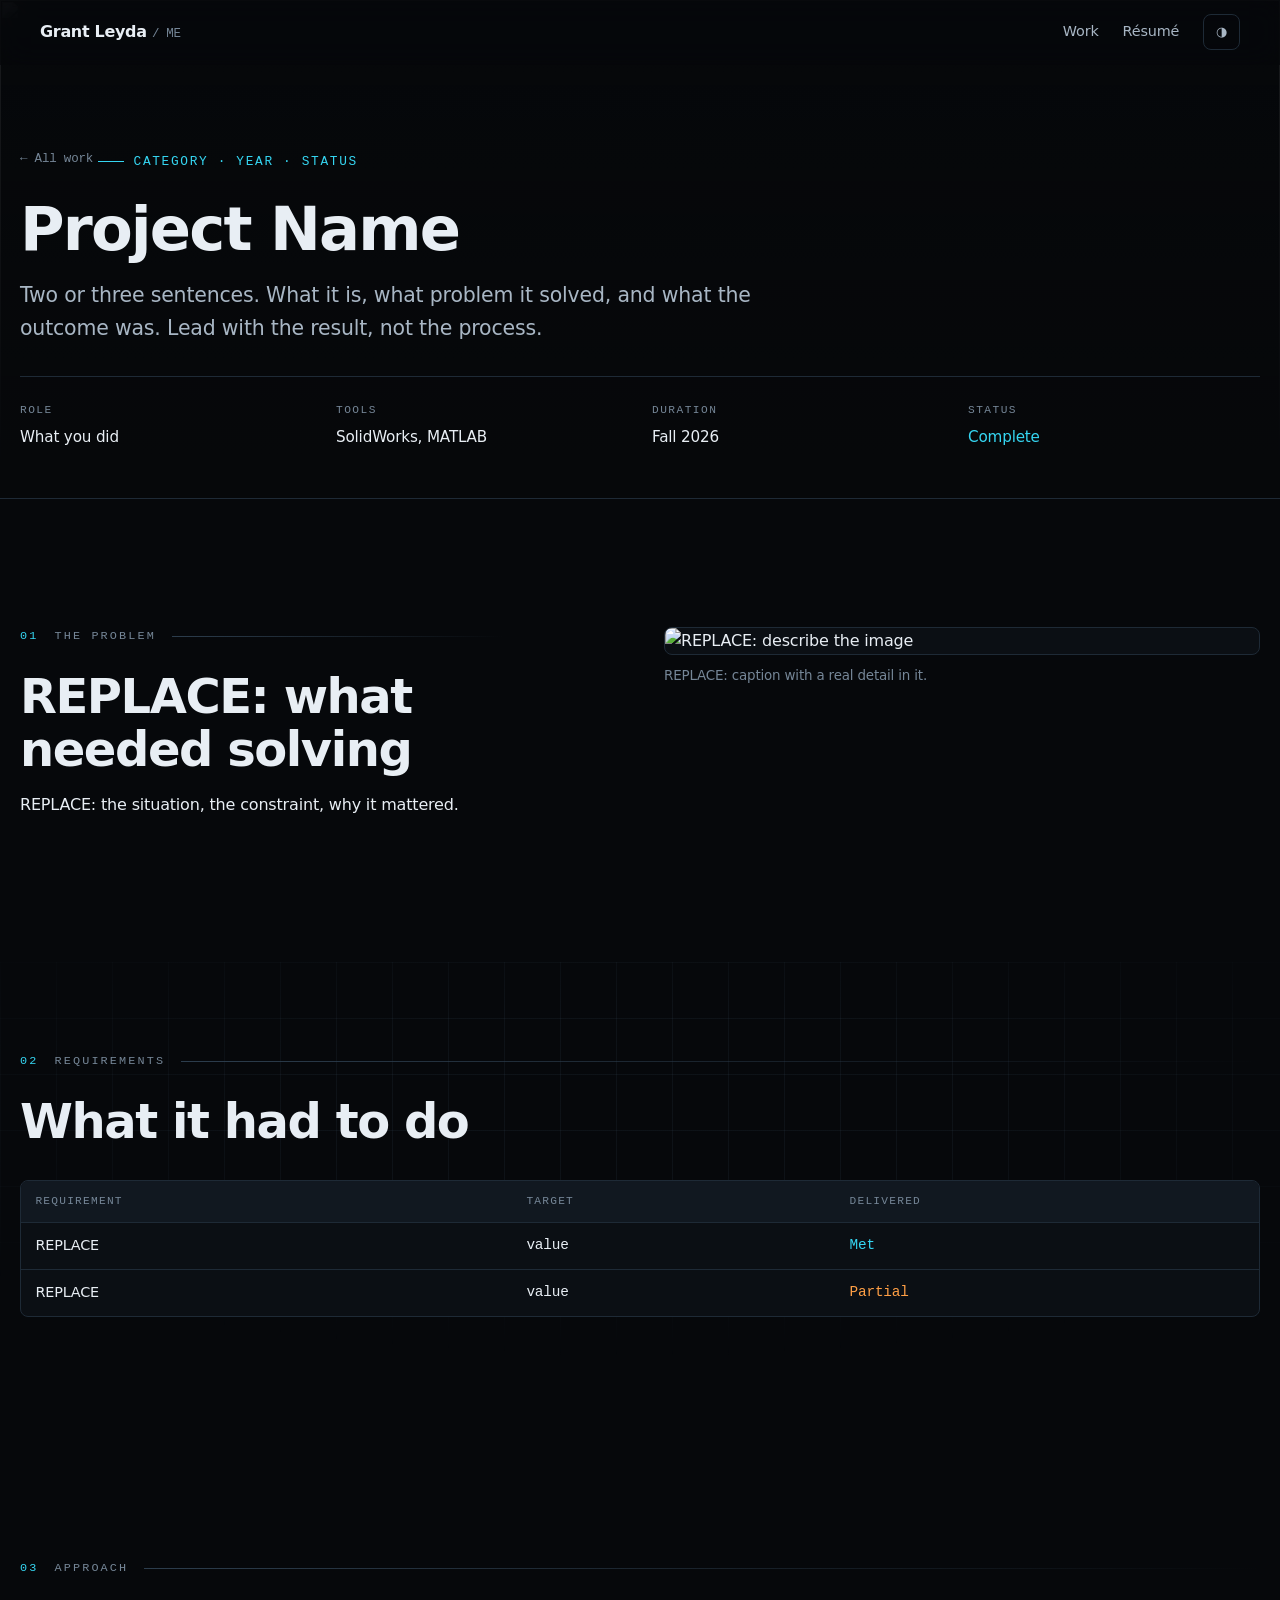
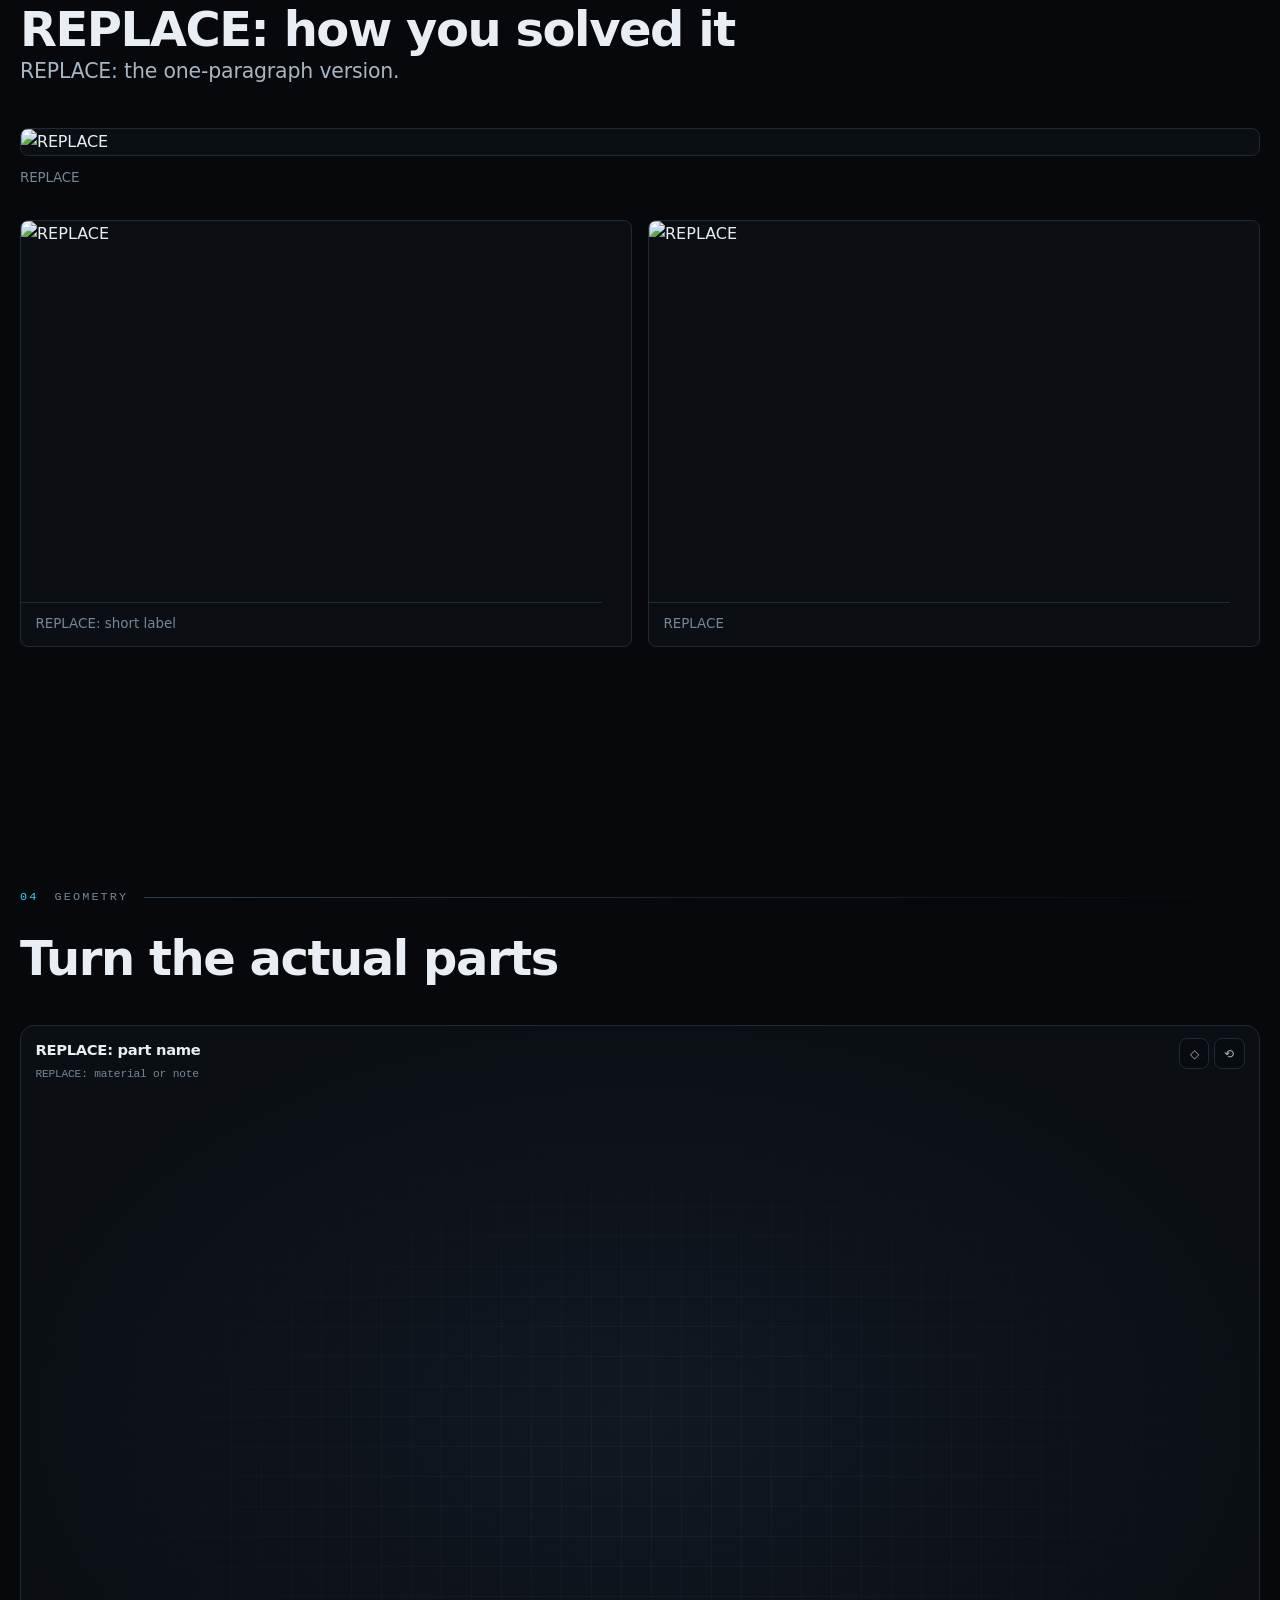
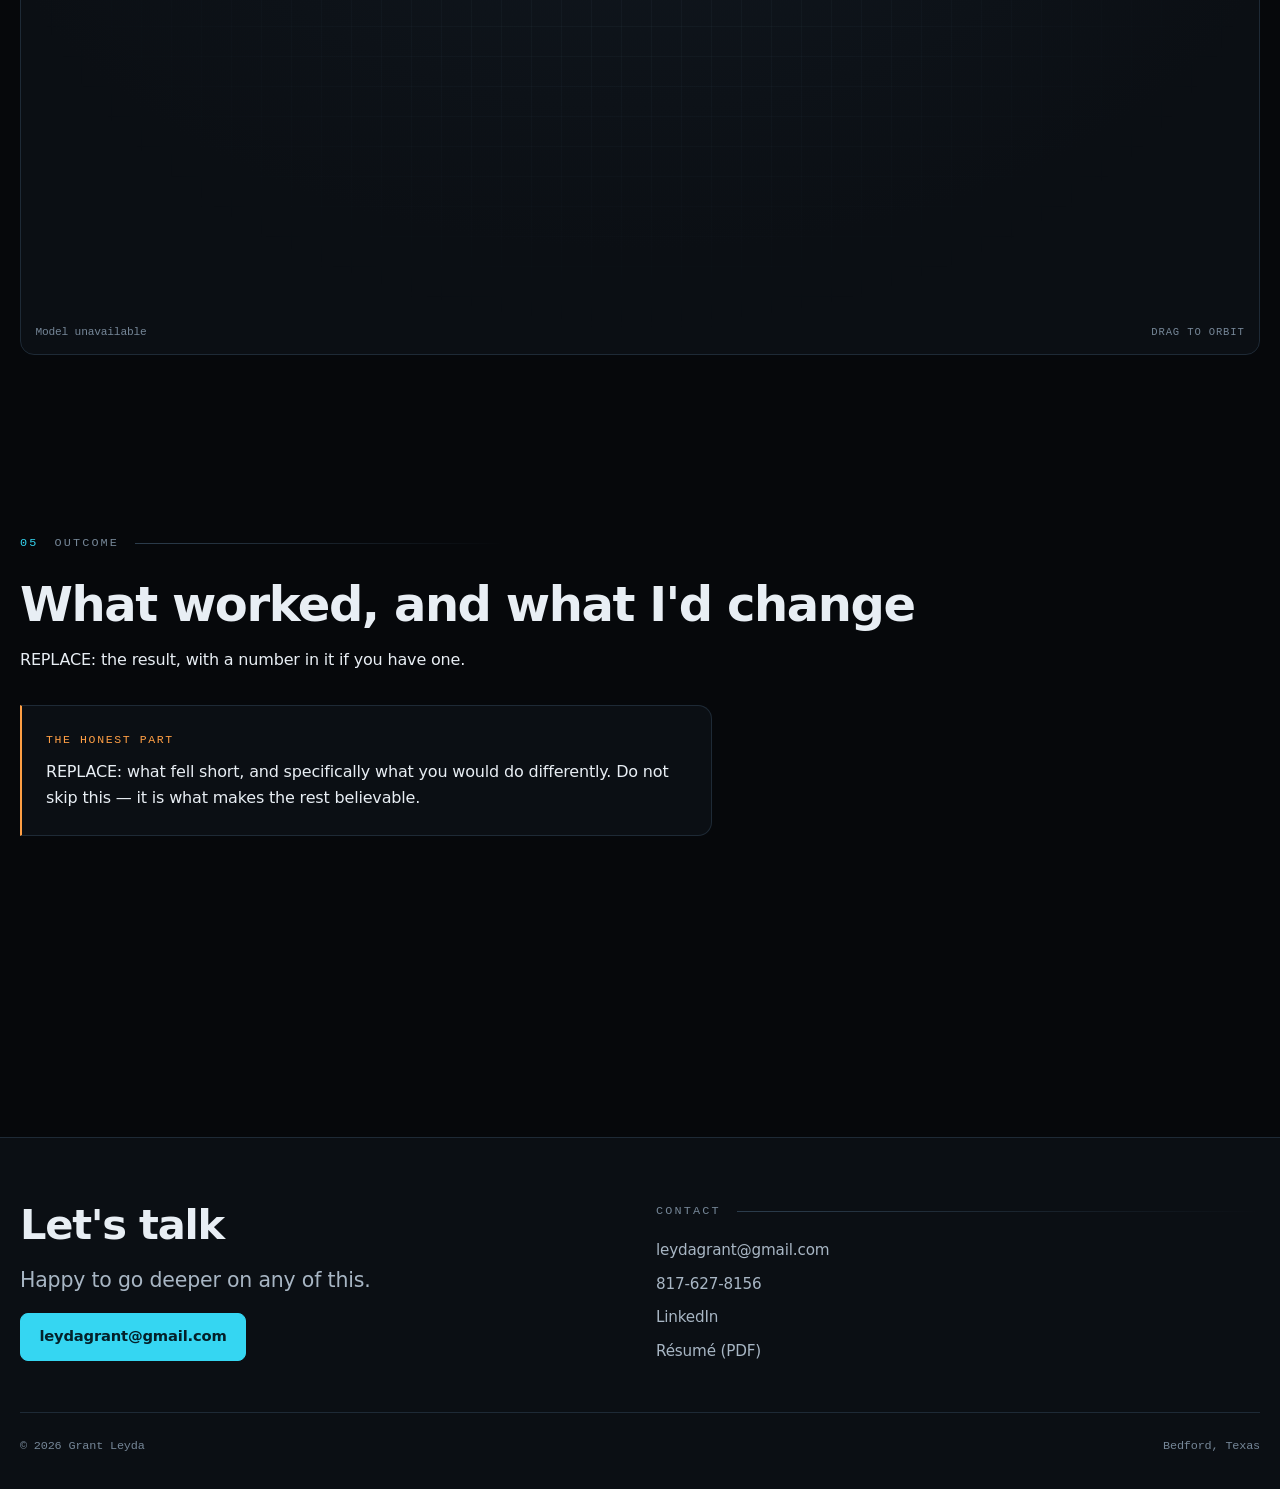
==== projects/_TEMPLATE.html @ 3ce4008e "Mechanical engineering portfolio site Static site, no build step. Three pages: home, the Cram-A-Lot " ====
<!doctype html>
<!--
  ===========================================================================
  PROJECT PAGE TEMPLATE

  Copy this file to projects/<your-slug>.html and work through the REPLACE
  comments. Delete any section you don't need — nothing here is required.

  Then add a matching entry to data/projects.js and you're done. See
  ADDING_A_PROJECT.md for the whole loop.
  ===========================================================================
-->
<html lang="en" data-theme="dark">
<head>
<meta charset="utf-8">
<meta name="viewport" content="width=device-width, initial-scale=1">

<!-- REPLACE: title and description -->
<title>Project Name — Grant Leyda</title>
<meta name="description" content="One sentence describing the project.">

<meta property="og:type" content="article">
<meta property="og:title" content="Project Name — Grant Leyda">
<meta property="og:description" content="One sentence describing the project.">

<link rel="icon" href="data:image/svg+xml,<svg xmlns='http://www.w3.org/2000/svg' viewBox='0 0 100 100'><rect width='100' height='100' rx='18' fill='%2306080b'/><text y='72' x='50' text-anchor='middle' font-size='62' font-family='monospace' fill='%2335d6f2'>G</text></svg>">
<link rel="stylesheet" href="../css/site.css">

<script>
  try {
    var t = localStorage.getItem('gl-theme');
    if (t === 'light' || t === 'dark') document.documentElement.dataset.theme = t;
  } catch (e) {}
</script>
</head>

<body data-base="../">

<nav class="nav">
  <a class="nav__brand" href="../index.html">Grant Leyda <span>/ ME</span></a>
  <div class="nav__links">
    <a href="../index.html#work">Work</a>
    <a href="../assets/Grant_Leyda_Resume_2026.pdf">Résumé</a>
    <button class="icon-btn" data-theme-toggle aria-label="Switch theme">◑</button>
  </div>
</nav>

<!-- ===================================================================== -->
<header class="case-hero">
  <!-- OPTIONAL: a faded background image. Delete this block to skip it. -->
  <div class="case-hero__bg" aria-hidden="true">
    <img src="../assets/img/REPLACE-cover.webp" alt="">
  </div>

  <div class="case-hero__inner wrap">
    <a class="backlink" href="../index.html">← All work</a>

    <!-- REPLACE: kicker, title, lede -->
    <div class="hero__kicker">Category · Year · Status</div>
    <h1>Project Name</h1>
    <p class="lede">
      Two or three sentences. What it is, what problem it solved, and what the outcome was.
      Lead with the result, not the process.
    </p>

    <!-- REPLACE: the facts strip. Add or remove entries freely. -->
    <div class="facts">
      <div><div class="fact__k">Role</div><div class="fact__v">What you did</div></div>
      <div><div class="fact__k">Tools</div><div class="fact__v">SolidWorks, MATLAB</div></div>
      <div><div class="fact__k">Duration</div><div class="fact__v">Fall 2026</div></div>
      <div><div class="fact__k">Status</div><div class="fact__v"><span class="ok">Complete</span></div></div>
    </div>
  </div>
</header>

<!-- ===================================================================== -->
<!-- SECTION: the problem -->
<section class="section">
  <div class="wrap">
    <div style="display:grid;grid-template-columns:repeat(auto-fit,minmax(320px,1fr));gap:3rem">
      <div class="prose" data-reveal>
        <div class="eyebrow"><span class="eyebrow__i">01</span> The problem</div>
        <h2 style="margin-top:0">REPLACE: what needed solving</h2>
        <p>REPLACE: the situation, the constraint, why it mattered.</p>
      </div>

      <figure data-reveal style="margin:0">
        <img src="../assets/img/REPLACE-photo.webp" alt="REPLACE: describe the image">
        <figcaption>REPLACE: caption with a real detail in it.</figcaption>
      </figure>
    </div>
  </div>
</section>

<!-- ===================================================================== -->
<!-- SECTION: requirements table. Delete if not applicable. -->
<section class="section--tight gridbg">
  <div class="wrap">
    <div class="eyebrow"><span class="eyebrow__i">02</span> Requirements</div>
    <h2 data-reveal>What it had to do</h2>

    <div class="table-scroll" data-reveal style="margin-top:2rem">
      <table>
        <thead>
          <tr><th>Requirement</th><th>Target</th><th>Delivered</th></tr>
        </thead>
        <tbody>
          <tr><td>REPLACE</td><td class="mono">value</td><td class="ok mono">Met</td></tr>
          <tr><td>REPLACE</td><td class="mono">value</td><td class="warn mono">Partial</td></tr>
        </tbody>
      </table>
    </div>
  </div>
</section>

<!-- ===================================================================== -->
<!-- SECTION: approach + image gallery -->
<section class="section">
  <div class="wrap">
    <div class="eyebrow"><span class="eyebrow__i">03</span> Approach</div>
    <h2 data-reveal>REPLACE: how you solved it</h2>
    <p class="lede" data-reveal style="--delay:60ms">REPLACE: the one-paragraph version.</p>

    <figure class="figure--wide" data-reveal style="margin-top:2.5rem">
      <img src="../assets/img/REPLACE-hero.webp" alt="REPLACE">
      <figcaption>REPLACE</figcaption>
    </figure>

    <!-- Gallery items open in the lightbox automatically. Each needs data-full
         (the large image) and ideally data-caption. -->
    <div class="gallery" data-reveal>
      <button class="shot" data-full="../assets/img/REPLACE-1.webp"
              data-caption="REPLACE: the caption shown in the lightbox.">
        <img src="../assets/img/REPLACE-1-thumb.webp" alt="REPLACE">
        <figcaption>REPLACE: short label</figcaption>
      </button>
      <button class="shot" data-full="../assets/img/REPLACE-2.webp"
              data-caption="REPLACE">
        <img src="../assets/img/REPLACE-2-thumb.webp" alt="REPLACE">
        <figcaption>REPLACE</figcaption>
      </button>
    </div>
  </div>
</section>

<!-- ===================================================================== -->
<!-- SECTION: 3D viewers. Delete this whole section if you have no STL.
     Drop the .stl into assets/raw/ and run tools/build_assets.py to publish it. -->
<section class="section--tight">
  <div class="wrap">
    <div class="eyebrow"><span class="eyebrow__i">04</span> Geometry</div>
    <h2 data-reveal>Turn the actual parts</h2>

    <div class="viewers" data-reveal style="margin-top:2.5rem">
      <div class="viewer" data-model="../assets/models/REPLACE.stl" data-name="REPLACE">
        <canvas class="viewer__canvas" aria-hidden="true"></canvas>
        <div class="viewer__grid" aria-hidden="true"></div>
        <div class="viewer__head">
          <div>
            <div class="viewer__name">REPLACE: part name</div>
            <div class="viewer__sub">REPLACE: material or note</div>
          </div>
          <div class="viewer__tools">
            <button class="icon-btn" data-wire aria-pressed="false" aria-label="Toggle wireframe" title="Wireframe">◇</button>
            <button class="icon-btn" data-reset aria-label="Reset view" title="Reset view">⟲</button>
          </div>
        </div>
        <div class="viewer__dims" data-dims></div>
        <div class="viewer__hint">Drag to orbit</div>
      </div>
    </div>
  </div>
</section>

<!-- ===================================================================== -->
<!-- SECTION: outcome. Keep the honest note — it is the most credible thing
     on any project page. -->
<section class="section--tight">
  <div class="wrap prose">
    <div class="eyebrow"><span class="eyebrow__i">05</span> Outcome</div>
    <h2 style="margin-top:0" data-reveal>What worked, and what I'd change</h2>
    <p data-reveal>REPLACE: the result, with a number in it if you have one.</p>

    <div class="callout callout--signal" data-reveal>
      <div class="callout__label">The honest part</div>
      <p style="margin-bottom:0">
        REPLACE: what fell short, and specifically what you would do differently. Do not
        skip this — it is what makes the rest believable.
      </p>
    </div>
  </div>
</section>

<!-- ===================================================================== -->
<section class="section--tight">
  <div class="wrap">
    <nav class="pager" data-pager aria-label="More projects"></nav>
  </div>
</section>

<!-- ===================================================================== -->
<footer class="footer">
  <div class="wrap">
    <div class="footer__grid">
      <div>
        <h2>Let's talk</h2>
        <p class="lede">Happy to go deeper on any of this.</p>
        <a class="btn btn--primary" href="mailto:leydagrant@gmail.com">leydagrant@gmail.com</a>
      </div>
      <div>
        <div class="eyebrow" style="margin-bottom:1rem">Contact</div>
        <div class="footer__links">
          <a href="mailto:leydagrant@gmail.com">leydagrant@gmail.com</a>
          <a href="tel:+18176278156">817-627-8156</a>
          <a href="https://www.linkedin.com/in/grant-leyda" rel="noopener">LinkedIn</a>
          <a href="../assets/Grant_Leyda_Resume_2026.pdf">Résumé (PDF)</a>
        </div>
      </div>
    </div>
    <div class="footer__meta">
      <span>© 2026 Grant Leyda</span>
      <span>Bedford, Texas</span>
    </div>
  </div>
</footer>

<script type="module">
  import { initAll } from '../js/main.js';
  import { renderPager } from '../js/project-cards.js';
  import { initViewers } from '../js/viewer3d.js';
  import { initLightbox, initCompare } from '../js/lightbox.js';

  // REPLACE 'your-slug' with the slug you used in data/projects.js
  renderPager('your-slug');
  initAll();
  initViewers();   // delete if this page has no 3D viewer
  initLightbox();
  initCompare();
</script>

</body>
</html>
---- css/site.css ----
/* ==========================================================================
   Grant Leyda — portfolio
   A precision instrument, not a resume. Every flourish is made of real data.
   ========================================================================== */

/* --------------------------------------------------------------------------
   1. Tokens
   -------------------------------------------------------------------------- */

:root {
  /* Dark is the default. The light theme overrides these below. */
  --bg:            #06080b;
  --bg-1:          #0b0f14;
  --bg-2:          #111820;
  --bg-3:          #18212b;
  --line:          #1e2a36;
  --line-strong:   #2c3d4d;

  --ink:           #e8eef4;
  --ink-2:         #a8b6c4;
  /* ink-3 is the smallest text on the site (captions, mono labels). Measured 5.3:1 on
     --bg, so it clears WCAG AA with room to spare. Don't darken it. */
  --ink-3:         #758697;

  --accent:        #35d6f2;
  --accent-2:      #0ea5c4;
  --accent-ink:    #04212a;
  --accent-glow:   rgba(53, 214, 242, .18);
  --accent-line:   rgba(53, 214, 242, .32);

  /* Reserved exclusively for stress / factor-of-safety warnings. */
  --signal:        #ff9f45;
  --signal-2:      #ff7a1a;
  --signal-glow:   rgba(255, 159, 69, .16);

  --grid:          rgba(120, 160, 190, .07);
  --grid-strong:   rgba(120, 160, 190, .13);

  --font: -apple-system, BlinkMacSystemFont, "Segoe UI", system-ui, "Helvetica Neue", Arial, sans-serif;
  --mono: ui-monospace, "SF Mono", "Cascadia Mono", "Roboto Mono", Menlo, Consolas, monospace;

  /* 8px scale */
  --s1: .5rem;  --s2: 1rem;   --s3: 1.5rem;  --s4: 2rem;
  --s5: 3rem;   --s6: 4rem;   --s7: 6rem;    --s8: 8rem;

  --r1: 4px; --r2: 8px; --r3: 14px; --r4: 22px;

  --measure: 68ch;
  --page: 1240px;
  --page-wide: 1500px;

  --shadow-1: 0 1px 2px rgba(0,0,0,.4);
  --shadow-2: 0 8px 30px rgba(0,0,0,.45);
  --shadow-3: 0 24px 70px rgba(0,0,0,.55);

  --ease: cubic-bezier(.22, .61, .36, 1);
  --ease-out: cubic-bezier(.16, 1, .3, 1);

  color-scheme: dark;
}

:root[data-theme="light"] {
  --bg:            #f4f6f8;
  --bg-1:          #ffffff;
  --bg-2:          #eef2f6;
  --bg-3:          #e2e9f0;
  --line:          #d6dee7;
  --line-strong:   #b9c6d3;

  --ink:           #0d1620;
  --ink-2:         #46586a;
  /* Measured 4.8:1 on the light --bg. The obvious #6f8296 lands at 3.65 and fails AA. */
  --ink-3:         #5d6e7e;

  --accent:        #0284a8;
  --accent-2:      #026e8c;
  --accent-ink:    #ffffff;
  --accent-glow:   rgba(2, 132, 168, .12);
  --accent-line:   rgba(2, 132, 168, .30);

  --signal:        #c2560a;
  --signal-2:      #a34505;
  --signal-glow:   rgba(194, 86, 10, .12);

  --grid:          rgba(40, 80, 110, .07);
  --grid-strong:   rgba(40, 80, 110, .14);

  --shadow-1: 0 1px 2px rgba(20,40,60,.08);
  --shadow-2: 0 8px 30px rgba(20,40,60,.10);
  --shadow-3: 0 24px 70px rgba(20,40,60,.14);

  color-scheme: light;
}

/* --------------------------------------------------------------------------
   2. Base
   -------------------------------------------------------------------------- */

*, *::before, *::after { box-sizing: border-box; }

/* Author `display` declarations outrank the user-agent [hidden] rule, so a class like
   .tags{display:flex} would otherwise keep a hidden element on screen. */
[hidden] { display: none !important; }

html {
  scroll-behavior: smooth;
  /* Nav is fixed; anchor targets must clear it. */
  scroll-padding-top: 5.5rem;
  -webkit-text-size-adjust: 100%;
}

body {
  margin: 0;
  background: var(--bg);
  color: var(--ink);
  font-family: var(--font);
  font-size: 1rem;
  line-height: 1.65;
  letter-spacing: -0.011em;
  -webkit-font-smoothing: antialiased;
  overflow-x: hidden;
}

img, svg, video, canvas { display: block; max-width: 100%; }
img, video { height: auto; }

a { color: var(--accent); text-decoration: none; }
a:hover { text-decoration: underline; text-underline-offset: 3px; }

:where(a, button, input, [tabindex]):focus-visible {
  outline: 2px solid var(--accent);
  outline-offset: 3px;
  border-radius: var(--r1);
}

h1, h2, h3, h4 {
  margin: 0;
  line-height: 1.1;
  letter-spacing: -0.03em;
  font-weight: 640;
  text-wrap: balance;
}

h1 { font-size: clamp(2.6rem, 7vw, 5.2rem); }
h2 { font-size: clamp(1.9rem, 3.8vw, 3rem); }
h3 { font-size: clamp(1.2rem, 2vw, 1.55rem); }

p { margin: 0 0 var(--s2); max-width: var(--measure); text-wrap: pretty; }

/* Every numeral on this site is mono and tabular, so tables and count-ups
   never jitter as digits change width. */
.num, .mono, td.num, .metric__value, .readout__value {
  font-family: var(--mono);
  font-variant-numeric: tabular-nums;
  font-feature-settings: "tnum" 1, "zero" 1;
}

::selection { background: var(--accent); color: var(--accent-ink); }

/* --------------------------------------------------------------------------
   3. Layout
   -------------------------------------------------------------------------- */

.wrap  { width: min(100% - 2.5rem, var(--page)); margin-inline: auto; }
.wrap--wide { width: min(100% - 2.5rem, var(--page-wide)); margin-inline: auto; }
.wrap--narrow { width: min(100% - 2.5rem, 780px); margin-inline: auto; }

section { position: relative; }
.section { padding-block: clamp(var(--s6), 10vw, var(--s8)); }
.section--tight { padding-block: clamp(var(--s5), 7vw, var(--s7)); }

.rule { height: 1px; background: var(--line); border: 0; margin: 0; }

/* Section label: a small mono eyebrow with a hairline, like a drawing callout. */
.eyebrow {
  display: flex;
  align-items: center;
  gap: var(--s2);
  font-family: var(--mono);
  font-size: .74rem;
  letter-spacing: .18em;
  text-transform: uppercase;
  color: var(--ink-3);
  margin-bottom: var(--s3);
}
.eyebrow::after {
  content: "";
  flex: 1;
  height: 1px;
  background: linear-gradient(90deg, var(--line-strong), transparent);
}
.eyebrow__i { color: var(--accent); }

.lede {
  font-size: clamp(1.05rem, 1.6vw, 1.3rem);
  line-height: 1.6;
  color: var(--ink-2);
  max-width: 62ch;
}

/* --------------------------------------------------------------------------
   4. Drafting grid background
   -------------------------------------------------------------------------- */

.gridbg { position: relative; isolation: isolate; }
.gridbg::before {
  content: "";
  position: absolute;
  inset: 0;
  z-index: -1;
  background-image:
    linear-gradient(var(--grid) 1px, transparent 1px),
    linear-gradient(90deg, var(--grid) 1px, transparent 1px);
  background-size: 56px 56px;
  mask-image: radial-gradient(ellipse 90% 70% at 50% 30%, #000 30%, transparent 78%);
  pointer-events: none;
}

/* --------------------------------------------------------------------------
   5. Navigation
   -------------------------------------------------------------------------- */

.nav {
  position: fixed;
  inset: 0 0 auto 0;
  z-index: 100;
  display: flex;
  align-items: center;
  gap: var(--s3);
  padding: .85rem clamp(1.25rem, 4vw, 2.5rem);
  background: color-mix(in srgb, var(--bg) 72%, transparent);
  backdrop-filter: blur(14px) saturate(140%);
  -webkit-backdrop-filter: blur(14px) saturate(140%);
  border-bottom: 1px solid transparent;
  transition: border-color .3s var(--ease), background .3s var(--ease);
}
.nav[data-scrolled="true"] {
  border-bottom-color: var(--line);
  background: color-mix(in srgb, var(--bg) 88%, transparent);
}

.nav__brand {
  font-weight: 680;
  letter-spacing: -.02em;
  color: var(--ink);
  font-size: 1rem;
  white-space: nowrap;
}
.nav__brand:hover { text-decoration: none; color: var(--accent); }
.nav__brand span { color: var(--ink-3); font-family: var(--mono); font-size: .78rem; font-weight: 400; }

.nav__links { display: flex; gap: var(--s3); margin-left: auto; align-items: center; }
.nav__links a {
  color: var(--ink-2);
  font-size: .9rem;
  position: relative;
  padding-block: .2rem;
}
.nav__links a:hover { color: var(--ink); text-decoration: none; }
.nav__links a::after {
  content: "";
  position: absolute;
  left: 0; right: 0; bottom: -2px;
  height: 1px;
  background: var(--accent);
  transform: scaleX(0);
  transform-origin: left;
  transition: transform .3s var(--ease);
}
.nav__links a:hover::after { transform: scaleX(1); }

@media (max-width: 720px) {
  .nav__links a:not(.btn) { display: none; }
}

/* --------------------------------------------------------------------------
   6. Buttons
   -------------------------------------------------------------------------- */

.btn {
  --btn-bg: transparent;
  --btn-ink: var(--ink);
  --btn-line: var(--line-strong);
  display: inline-flex;
  align-items: center;
  gap: .55rem;
  padding: .68rem 1.15rem;
  background: var(--btn-bg);
  color: var(--btn-ink);
  border: 1px solid var(--btn-line);
  border-radius: var(--r2);
  font-size: .92rem;
  font-weight: 520;
  font-family: inherit;
  cursor: pointer;
  white-space: nowrap;
  transition: border-color .22s var(--ease), background .22s var(--ease),
              color .22s var(--ease), transform .22s var(--ease);
}
.btn:hover {
  text-decoration: none;
  border-color: var(--accent);
  color: var(--accent);
  transform: translateY(-1px);
}
.btn--primary {
  --btn-bg: var(--accent);
  --btn-ink: var(--accent-ink);
  --btn-line: var(--accent);
  font-weight: 600;
}
.btn--primary:hover {
  --btn-bg: var(--accent-2);
  --btn-ink: var(--accent-ink);
  --btn-line: var(--accent-2);
  color: var(--accent-ink);
}
.btn--ghost { --btn-line: var(--line); }
.btn--sm { padding: .42rem .8rem; font-size: .82rem; }

.icon-btn {
  display: inline-grid;
  place-items: center;
  width: 2.3rem; height: 2.3rem;
  border: 1px solid var(--line);
  border-radius: var(--r2);
  background: transparent;
  color: var(--ink-2);
  cursor: pointer;
  transition: color .2s, border-color .2s;
}
.icon-btn:hover { color: var(--accent); border-color: var(--accent); }

/* --------------------------------------------------------------------------
   7. Hero
   -------------------------------------------------------------------------- */

.hero {
  position: relative;
  min-height: min(94svh, 900px);
  display: flex;
  align-items: center;
  padding-block: clamp(7rem, 14vh, 10rem) var(--s6);
  overflow: hidden;
}

/* Living hero: the rotator plate wireframe, drawn behind everything. */
.hero__stage {
  position: absolute;
  inset: 0;
  z-index: 0;
  pointer-events: none;
}
.hero__stage canvas { width: 100%; height: 100%; }
.hero__stage::after {
  /* Depth fade so the wireframe reads as background, never as content. */
  content: "";
  position: absolute;
  inset: 0;
  background:
    radial-gradient(ellipse 60% 55% at 22% 45%, var(--bg) 30%, transparent 72%),
    linear-gradient(to bottom, transparent 55%, var(--bg) 97%);
}

.hero__inner { position: relative; z-index: 1; width: 100%; }

.hero__grid {
  display: grid;
  grid-template-columns: minmax(0, 1.35fr) minmax(0, .65fr);
  gap: clamp(var(--s4), 5vw, var(--s6));
  align-items: center;
}
@media (max-width: 900px) {
  .hero__grid { grid-template-columns: 1fr; }
  .hero__portrait { order: -1; max-width: 190px; }
}

.hero__kicker {
  display: inline-flex;
  align-items: center;
  gap: .6rem;
  font-family: var(--mono);
  font-size: .8rem;
  letter-spacing: .13em;
  text-transform: uppercase;
  color: var(--accent);
  margin-bottom: var(--s3);
}
.hero__kicker::before {
  content: "";
  width: 26px; height: 1px;
  background: var(--accent);
}

.hero h1 { margin-bottom: var(--s2); }
.hero h1 em {
  font-style: normal;
  display: block;
  color: var(--ink-3);
  font-size: .38em;
  font-weight: 500;
  letter-spacing: -.01em;
  margin-top: .7rem;
}

.hero__lede {
  font-size: clamp(1.05rem, 1.7vw, 1.25rem);
  color: var(--ink-2);
  max-width: 54ch;
  margin-bottom: var(--s4);
}
.hero__lede strong { color: var(--ink); font-weight: 600; }

.hero__cta { display: flex; flex-wrap: wrap; gap: var(--s1); }

.hero__portrait {
  position: relative;
  border-radius: var(--r4);
  overflow: hidden;
  border: 1px solid var(--line);
  box-shadow: var(--shadow-3);
  aspect-ratio: 1;
  background: var(--bg-2);
}
.hero__portrait img { width: 100%; height: 100%; object-fit: cover; }

/* Scroll cue */
.hero__cue {
  position: absolute;
  left: 50%; bottom: 1.6rem;
  transform: translateX(-50%);
  font-family: var(--mono);
  font-size: .68rem;
  letter-spacing: .2em;
  text-transform: uppercase;
  color: var(--ink-3);
  display: flex;
  flex-direction: column;
  align-items: center;
  gap: .5rem;
  z-index: 1;
}
.hero__cue::after {
  content: "";
  width: 1px; height: 34px;
  background: linear-gradient(var(--line-strong), transparent);
  animation: cue 2.4s var(--ease) infinite;
}
@keyframes cue {
  0%, 100% { opacity: .3; transform: scaleY(.6); transform-origin: top; }
  50%      { opacity: 1;  transform: scaleY(1);  transform-origin: top; }
}

/* --------------------------------------------------------------------------
   8. Metric strip
   -------------------------------------------------------------------------- */

.metrics {
  display: grid;
  grid-template-columns: repeat(auto-fit, minmax(150px, 1fr));
  border: 1px solid var(--line);
  border-radius: var(--r3);
  overflow: hidden;
  background: var(--bg-1);
}
.metric {
  padding: var(--s3) var(--s2);
  border-right: 1px solid var(--line);
  border-bottom: 1px solid var(--line);
  position: relative;
}
.metric:last-child { border-right: 0; }
.metric__value {
  font-size: clamp(1.6rem, 3.2vw, 2.3rem);
  font-weight: 600;
  letter-spacing: -.04em;
  line-height: 1;
  color: var(--ink);
  display: flex;
  align-items: baseline;
  gap: .18em;
}
.metric__unit { font-size: .42em; color: var(--accent); font-weight: 500; letter-spacing: 0; }
.metric__label {
  margin-top: .55rem;
  font-size: .78rem;
  color: var(--ink-3);
  line-height: 1.35;
}

/* --------------------------------------------------------------------------
   9. Project cards
   -------------------------------------------------------------------------- */

.cards { display: grid; gap: var(--s3); }
.cards--split { grid-template-columns: repeat(auto-fit, minmax(340px, 1fr)); }

.card {
  position: relative;
  display: flex;
  flex-direction: column;
  background: var(--bg-1);
  border: 1px solid var(--line);
  border-radius: var(--r3);
  overflow: hidden;
  color: inherit;
  transition: border-color .3s var(--ease), transform .4s var(--ease-out),
              box-shadow .4s var(--ease-out);
  transform-style: preserve-3d;
}
.card:hover {
  text-decoration: none;
  border-color: var(--accent-line);
  box-shadow: var(--shadow-2), 0 0 0 1px var(--accent-glow);
}

.card__media {
  position: relative;
  aspect-ratio: 16 / 10;
  overflow: hidden;
  background: var(--bg-2);
  border-bottom: 1px solid var(--line);
}
.card__media img {
  width: 100%; height: 100%;
  object-fit: cover;
  transition: transform .7s var(--ease-out), filter .5s var(--ease);
}
.card:hover .card__media img { transform: scale(1.045); }

.card__body { padding: var(--s3); display: flex; flex-direction: column; flex: 1; gap: .7rem; }

.card__kicker {
  font-family: var(--mono);
  font-size: .72rem;
  letter-spacing: .12em;
  text-transform: uppercase;
  color: var(--accent);
}
.card__title { font-size: 1.35rem; letter-spacing: -.03em; }
.card__summary { color: var(--ink-2); font-size: .95rem; margin: 0; }

.card__spec {
  margin-top: auto;
  padding-top: var(--s2);
  border-top: 1px solid var(--line);
  display: flex;
  flex-wrap: wrap;
  gap: .4rem .9rem;
  align-items: center;
  font-family: var(--mono);
  font-size: .74rem;
  color: var(--ink-3);
}
.card__metric { color: var(--ink); }
.card__metric b { color: var(--accent); font-weight: 600; }

.card__arrow {
  margin-left: auto;
  color: var(--ink-3);
  transition: transform .3s var(--ease), color .3s var(--ease);
}
.card:hover .card__arrow { transform: translateX(4px); color: var(--accent); }

/* Featured card spans wide and puts media beside the copy. */
.card--featured { grid-column: 1 / -1; }
@media (min-width: 860px) {
  .card--featured { flex-direction: row; align-items: stretch; }
  .card--featured .card__media {
    flex: 1 1 56%;
    aspect-ratio: auto;
    border-bottom: 0;
    border-right: 1px solid var(--line);
    min-height: 380px;
  }
  .card--featured .card__body { flex: 1 1 44%; justify-content: center; padding: var(--s5); }
  .card--featured .card__title { font-size: clamp(1.7rem, 2.6vw, 2.3rem); }
}

.tags { display: flex; flex-wrap: wrap; gap: .35rem; }
.tag {
  font-family: var(--mono);
  font-size: .7rem;
  letter-spacing: .04em;
  padding: .2rem .5rem;
  border: 1px solid var(--line);
  border-radius: 100px;
  color: var(--ink-3);
  background: var(--bg-2);
}

/* --------------------------------------------------------------------------
   10. Capability matrix
   -------------------------------------------------------------------------- */

.caps { display: grid; grid-template-columns: repeat(auto-fit, minmax(230px, 1fr)); gap: 1px;
        background: var(--line); border: 1px solid var(--line); border-radius: var(--r3);
        overflow: hidden; }
.cap { background: var(--bg-1); padding: var(--s3); }
.cap h3 {
  font-family: var(--mono);
  font-size: .76rem;
  letter-spacing: .14em;
  text-transform: uppercase;
  color: var(--accent);
  margin-bottom: var(--s2);
  font-weight: 500;
}
.cap ul { margin: 0; padding: 0; list-style: none; display: flex; flex-direction: column; gap: .45rem; }
.cap li { font-size: .92rem; color: var(--ink-2); display: flex; gap: .6rem; }
.cap li::before { content: ""; width: 5px; height: 5px; margin-top: .62em; flex: none;
                  background: var(--line-strong); border-radius: 50%; }
.cap li.is-key { color: var(--ink); }
.cap li.is-key::before { background: var(--accent); box-shadow: 0 0 0 3px var(--accent-glow); }

/* --------------------------------------------------------------------------
   11. Case-study page furniture
   -------------------------------------------------------------------------- */

.case-hero {
  position: relative;
  padding-block: clamp(8rem, 16vh, 11rem) var(--s5);
  border-bottom: 1px solid var(--line);
  overflow: hidden;
}
.case-hero__bg {
  position: absolute; inset: 0; z-index: 0;
  opacity: .18;
  filter: grayscale(.4);
}
.case-hero__bg img { width: 100%; height: 100%; object-fit: cover; }
.case-hero__bg::after {
  content: ""; position: absolute; inset: 0;
  background: linear-gradient(to bottom, color-mix(in srgb, var(--bg) 40%, transparent), var(--bg) 92%);
}
.case-hero__inner { position: relative; z-index: 1; }
.case-hero h1 { font-size: clamp(2.1rem, 5.2vw, 3.8rem); margin-bottom: var(--s2); }

.backlink {
  display: inline-flex; align-items: center; gap: .5rem;
  font-family: var(--mono); font-size: .78rem;
  color: var(--ink-3); margin-bottom: var(--s3);
}
.backlink:hover { color: var(--accent); text-decoration: none; }

.facts {
  display: grid;
  grid-template-columns: repeat(auto-fit, minmax(160px, 1fr));
  gap: var(--s3);
  margin-top: var(--s4);
  padding-top: var(--s3);
  border-top: 1px solid var(--line);
}
.fact__k {
  font-family: var(--mono); font-size: .7rem; letter-spacing: .13em;
  text-transform: uppercase; color: var(--ink-3); margin-bottom: .3rem;
}
.fact__v { font-size: .95rem; color: var(--ink); }

/* Prose column inside a case study */
.prose > * { max-width: var(--measure); }
.prose h2 { margin-top: var(--s6); margin-bottom: var(--s2); }
.prose h3 { margin-top: var(--s4); margin-bottom: var(--s1); }
.prose ul, .prose ol { color: var(--ink-2); padding-left: 1.15rem; max-width: var(--measure); }
.prose li { margin-bottom: .5rem; }
.prose li::marker { color: var(--accent); }

/* Callout — used for "my contribution" and engineering-judgement notes. */
.callout {
  border: 1px solid var(--line);
  border-left: 2px solid var(--accent);
  background: var(--bg-1);
  border-radius: 0 var(--r3) var(--r3) 0;
  padding: var(--s3);
  margin-block: var(--s4);
  max-width: var(--measure);
}
.callout__label {
  font-family: var(--mono); font-size: .72rem; letter-spacing: .14em;
  text-transform: uppercase; color: var(--accent); margin-bottom: .6rem;
}
.callout p:last-child { margin-bottom: 0; }
.callout--signal { border-left-color: var(--signal); }
.callout--signal .callout__label { color: var(--signal); }

/* --------------------------------------------------------------------------
   12. Tables
   -------------------------------------------------------------------------- */

.table-scroll { overflow-x: auto; margin-block: var(--s3); border: 1px solid var(--line);
                border-radius: var(--r2); background: var(--bg-1); }
table { width: 100%; border-collapse: collapse; font-size: .9rem; min-width: 480px; }
th, td { text-align: left; padding: .7rem .9rem; border-bottom: 1px solid var(--line); }
thead th {
  font-family: var(--mono); font-size: .7rem; letter-spacing: .11em;
  text-transform: uppercase; color: var(--ink-3); font-weight: 500;
  background: var(--bg-2); position: sticky; top: 0;
}
tbody tr:last-child td { border-bottom: 0; }
tbody tr:hover { background: var(--bg-2); }
td.num, th.num { text-align: right; }
.ok   { color: var(--accent); }
.warn { color: var(--signal); }

/* --------------------------------------------------------------------------
   13. Figures, gallery, lightbox
   -------------------------------------------------------------------------- */

figure { margin: var(--s4) 0; }
figure img { border-radius: var(--r2); border: 1px solid var(--line); background: var(--bg-1); }
figcaption {
  margin-top: .7rem;
  font-size: .84rem;
  color: var(--ink-3);
  max-width: var(--measure);
  line-height: 1.5;
}
figcaption b { color: var(--ink-2); font-weight: 600; }

.figure--wide { max-width: none; }
.figure--wide img { width: 100%; }

.gallery {
  display: grid;
  grid-template-columns: repeat(auto-fit, minmax(260px, 1fr));
  gap: var(--s2);
  margin-block: var(--s3);
}
.shot {
  position: relative;
  display: block;
  border: 1px solid var(--line);
  border-radius: var(--r2);
  overflow: hidden;
  background: var(--bg-1);
  cursor: zoom-in;
  padding: 0;
  font: inherit;
  color: inherit;
  text-align: left;
  width: 100%;
}
.shot img { width: 100%; aspect-ratio: 16/10; object-fit: cover; transition: transform .6s var(--ease-out); }
.shot:hover img { transform: scale(1.04); }
.shot figcaption { padding: .7rem .9rem; margin: 0; border-top: 1px solid var(--line); }

.lightbox {
  position: fixed; inset: 0; z-index: 200;
  display: grid; place-items: center;
  padding: clamp(1rem, 4vw, 3rem);
  background: color-mix(in srgb, var(--bg) 92%, transparent);
  backdrop-filter: blur(8px);
  opacity: 0; visibility: hidden;
  /* Visibility flips instantly on open and is delayed until the fade finishes on close.
     Transitioning visibility itself would leave the dialog un-focusable for the first
     250 ms, and a visibility:hidden element silently refuses focus(). */
  transition: opacity .25s var(--ease), visibility 0s .25s;
}
.lightbox[data-open="true"] {
  opacity: 1; visibility: visible;
  transition: opacity .25s var(--ease), visibility 0s 0s;
}
.lightbox__fig { margin: 0; max-width: min(1400px, 100%); max-height: 100%; display: flex;
                 flex-direction: column; gap: var(--s2); }
.lightbox__fig img {
  max-height: 78vh; width: auto; margin-inline: auto;
  border-radius: var(--r2); border: 1px solid var(--line-strong);
  background: var(--bg-1);
}
.lightbox__close { position: absolute; top: 1.2rem; right: 1.2rem; }
.lightbox__nav { position: absolute; top: 50%; transform: translateY(-50%); }
.lightbox__nav--prev { left: 1rem; }
.lightbox__nav--next { right: 1rem; }

/* --------------------------------------------------------------------------
   14. FEA compare slider
   -------------------------------------------------------------------------- */

.compare {
  position: relative;
  border: 1px solid var(--line);
  border-radius: var(--r3);
  overflow: hidden;
  background: var(--bg-1);
  touch-action: pan-y;
  user-select: none;
  --pos: 50%;
}
.compare img { width: 100%; display: block; }
.compare__over {
  position: absolute; inset: 0;
  clip-path: inset(0 calc(100% - var(--pos)) 0 0);
}
.compare__over img { width: 100%; height: 100%; object-fit: cover; }
.compare__handle {
  position: absolute; top: 0; bottom: 0;
  left: var(--pos);
  width: 2px;
  background: var(--accent);
  box-shadow: 0 0 14px var(--accent-glow);
  cursor: ew-resize;
}
.compare__handle::after {
  content: "";
  position: absolute; top: 50%; left: 50%;
  translate: -50% -50%;
  width: 2.6rem; height: 2.6rem;
  border-radius: 50%;
  background: var(--accent);
  box-shadow: var(--shadow-2);
}
.compare__grip {
  position: absolute; top: 50%; left: 50%;
  translate: -50% -50%;
  z-index: 1;
  color: var(--accent-ink);
  font-size: .85rem;
  pointer-events: none;
}
.compare__tag {
  position: absolute; top: .7rem;
  font-family: var(--mono); font-size: .7rem; letter-spacing: .1em;
  text-transform: uppercase;
  padding: .25rem .6rem; border-radius: 100px;
  background: color-mix(in srgb, var(--bg) 78%, transparent);
  border: 1px solid var(--line);
  color: var(--ink-2);
}
.compare__tag--l { left: .7rem; }
.compare__tag--r { right: .7rem; }
.compare input[type="range"] {
  position: absolute; inset: 0;
  width: 100%; height: 100%;
  opacity: 0; margin: 0; cursor: ew-resize;
}
.compare input[type="range"]:focus-visible { outline: 2px solid var(--accent); outline-offset: -2px; }

/* --------------------------------------------------------------------------
   15. 3D viewer
   -------------------------------------------------------------------------- */

.viewers { display: grid; grid-template-columns: repeat(auto-fit, minmax(290px, 1fr)); gap: var(--s2); }

.viewer {
  position: relative;
  border: 1px solid var(--line);
  border-radius: var(--r3);
  background:
    radial-gradient(ellipse 70% 60% at 50% 42%, var(--bg-2), var(--bg-1) 78%);
  overflow: hidden;
}
.viewer__canvas { aspect-ratio: 4 / 3; width: 100%; display: block; cursor: grab; }
.viewer__canvas:active { cursor: grabbing; }

.viewer__grid {
  position: absolute; inset: 0; pointer-events: none;
  background-image:
    linear-gradient(var(--grid) 1px, transparent 1px),
    linear-gradient(90deg, var(--grid) 1px, transparent 1px);
  background-size: 30px 30px;
  mask-image: radial-gradient(ellipse 65% 60% at 50% 50%, #000, transparent 80%);
}

.viewer__head {
  position: absolute; top: 0; left: 0; right: 0;
  display: flex; align-items: flex-start; gap: var(--s1);
  padding: .8rem .9rem;
  pointer-events: none;
}
.viewer__name { font-size: .92rem; font-weight: 600; letter-spacing: -.02em; }
.viewer__sub {
  font-family: var(--mono); font-size: .7rem; color: var(--ink-3);
  margin-top: .15rem;
}
.viewer__tools { margin-left: auto; display: flex; gap: .3rem; pointer-events: auto; }
.viewer__tools .icon-btn {
  width: 1.9rem; height: 1.9rem;
  background: color-mix(in srgb, var(--bg) 60%, transparent);
  backdrop-filter: blur(6px);
  font-size: .72rem;
}
.viewer__tools .icon-btn[aria-pressed="true"] {
  color: var(--accent); border-color: var(--accent);
  background: var(--accent-glow);
}

.viewer__dims {
  position: absolute; left: .9rem; bottom: .8rem;
  display: flex; gap: .9rem;
  font-family: var(--mono); font-size: .7rem; color: var(--ink-3);
  pointer-events: none;
}
.viewer__dims b { color: var(--ink-2); font-weight: 500; }

.viewer__hint {
  position: absolute; right: .9rem; bottom: .8rem;
  font-family: var(--mono); font-size: .66rem; letter-spacing: .08em;
  text-transform: uppercase; color: var(--ink-3);
  opacity: 1; transition: opacity .4s var(--ease);
  pointer-events: none;
}
.viewer[data-touched="true"] .viewer__hint { opacity: 0; }

.viewer__fallback {
  display: grid; place-items: center; gap: .6rem;
  aspect-ratio: 4/3; padding: var(--s3);
  text-align: center; color: var(--ink-3); font-size: .85rem;
}

/* --------------------------------------------------------------------------
   16. Pin study
   -------------------------------------------------------------------------- */

.study {
  border: 1px solid var(--line);
  border-radius: var(--r4);
  background: var(--bg-1);
  overflow: hidden;
}
.study__head {
  padding: var(--s3) var(--s4);
  border-bottom: 1px solid var(--line);
  background: var(--bg-2);
  display: flex; flex-wrap: wrap; gap: var(--s2); align-items: baseline;
}
.study__head h3 { font-size: 1.15rem; }
.study__head p { margin: 0; font-size: .87rem; color: var(--ink-3); max-width: 52ch; }

.study__body {
  display: grid;
  grid-template-columns: minmax(0, 320px) minmax(0, 1fr);
  gap: 0;
}
@media (max-width: 880px) { .study__body { grid-template-columns: 1fr; } }

.study__controls {
  padding: var(--s3) var(--s4);
  border-right: 1px solid var(--line);
  display: flex; flex-direction: column; gap: var(--s3);
}
@media (max-width: 880px) {
  .study__controls { border-right: 0; border-bottom: 1px solid var(--line); }
}

.field { display: flex; flex-direction: column; gap: .5rem; }
.field__row { display: flex; align-items: baseline; justify-content: space-between; gap: var(--s2); }
.field__label { font-size: .87rem; color: var(--ink-2); }
.field__val {
  font-family: var(--mono); font-variant-numeric: tabular-nums;
  font-size: 1.05rem; font-weight: 600; color: var(--ink);
}
.field__val small { color: var(--ink-3); font-size: .68em; font-weight: 400; margin-left: .15em; }

input[type="range"] {
  -webkit-appearance: none; appearance: none;
  width: 100%; height: 26px; background: transparent; cursor: pointer; margin: 0;
}
input[type="range"]::-webkit-slider-runnable-track {
  height: 3px; border-radius: 3px;
  background: linear-gradient(90deg, var(--accent) var(--fill, 50%), var(--line-strong) var(--fill, 50%));
}
input[type="range"]::-moz-range-track {
  height: 3px; border-radius: 3px;
  background: linear-gradient(90deg, var(--accent) var(--fill, 50%), var(--line-strong) var(--fill, 50%));
}
input[type="range"]::-webkit-slider-thumb {
  -webkit-appearance: none; appearance: none;
  width: 18px; height: 18px; margin-top: -7.5px;
  border-radius: 50%; background: var(--accent);
  border: 3px solid var(--bg-1);
  box-shadow: 0 0 0 1px var(--accent), 0 2px 8px rgba(0,0,0,.4);
  transition: transform .15s var(--ease);
}
input[type="range"]::-moz-range-thumb {
  width: 18px; height: 18px;
  border-radius: 50%; background: var(--accent);
  border: 3px solid var(--bg-1);
  box-shadow: 0 0 0 1px var(--accent), 0 2px 8px rgba(0,0,0,.4);
}
input[type="range"]:hover::-webkit-slider-thumb { transform: scale(1.12); }
input[type="range"]:active::-webkit-slider-thumb { transform: scale(1.04); }

.ticks {
  display: flex; justify-content: space-between;
  font-family: var(--mono); font-size: .66rem; color: var(--ink-3);
  margin-top: -.3rem;
}

details.adv { border-top: 1px solid var(--line); padding-top: var(--s2); }
details.adv summary {
  cursor: pointer; font-size: .8rem; color: var(--ink-3);
  font-family: var(--mono); letter-spacing: .06em; text-transform: uppercase;
  list-style: none;
}
details.adv summary::-webkit-details-marker { display: none; }
details.adv summary::before { content: "+ "; color: var(--accent); }
details.adv[open] summary::before { content: "− "; }
details.adv > div { display: flex; flex-direction: column; gap: var(--s3); padding-top: var(--s3); }

.study__out { padding: var(--s3) var(--s4); display: flex; flex-direction: column; gap: var(--s3); }

.gauge-row { display: flex; gap: var(--s4); align-items: center; flex-wrap: wrap; }

.gauge { position: relative; flex: none; width: 176px; }
.gauge svg { width: 100%; display: block; overflow: visible; }
.gauge__center {
  position: absolute; left: 50%; top: 62%;
  translate: -50% -50%;
  text-align: center;
}
.gauge__num {
  font-family: var(--mono); font-variant-numeric: tabular-nums;
  font-size: 2.2rem; font-weight: 650; line-height: 1;
  letter-spacing: -.04em;
  color: var(--accent);
  transition: color .35s var(--ease);
}
.gauge[data-state="warn"] .gauge__num { color: var(--signal); }
.gauge__cap {
  font-family: var(--mono); font-size: .64rem; letter-spacing: .16em;
  text-transform: uppercase; color: var(--ink-3); margin-top: .3rem;
}

.readouts { display: grid; grid-template-columns: repeat(auto-fit, minmax(128px, 1fr)); gap: var(--s2); flex: 1; }
.readout {
  border: 1px solid var(--line); border-radius: var(--r2);
  padding: .7rem .85rem; background: var(--bg-2);
}
.readout__k {
  font-family: var(--mono); font-size: .66rem; letter-spacing: .1em;
  text-transform: uppercase; color: var(--ink-3); margin-bottom: .3rem;
}
.readout__value { font-size: 1.05rem; font-weight: 600; color: var(--ink); letter-spacing: -.02em; }
.readout__value small { font-size: .62em; color: var(--ink-3); font-weight: 400; margin-left: .2em; }

.chart { border: 1px solid var(--line); border-radius: var(--r2); background: var(--bg-2); padding: var(--s2); }
.chart svg { width: 100%; height: auto; display: block; overflow: visible; }
.chart__legend {
  display: flex; flex-wrap: wrap; gap: var(--s2);
  font-family: var(--mono); font-size: .7rem; color: var(--ink-3);
  margin-top: .7rem;
}
.chart__legend span { display: inline-flex; align-items: center; gap: .4rem; }
.swatch { width: 14px; height: 2px; background: var(--accent); }
.swatch--dot { width: 8px; height: 8px; border-radius: 50%; background: var(--ink); }
.swatch--band { width: 14px; height: 8px; background: var(--signal-glow); border: 1px solid var(--signal); }

/* --------------------------------------------------------------------------
   17. Timeline
   -------------------------------------------------------------------------- */

.timeline { list-style: none; margin: var(--s3) 0; padding: 0; position: relative; }
.timeline::before {
  content: ""; position: absolute; left: 5px; top: .5rem; bottom: .5rem;
  width: 1px; background: var(--line);
}
.timeline li { position: relative; padding-left: var(--s4); margin-bottom: var(--s2); }
.timeline li::before {
  content: ""; position: absolute; left: 0; top: .52em;
  width: 11px; height: 11px; border-radius: 50%;
  background: var(--bg); border: 2px solid var(--line-strong);
}
.timeline li.is-done::before { border-color: var(--accent); background: var(--accent); }
.timeline__date {
  font-family: var(--mono); font-size: .72rem; color: var(--accent);
  letter-spacing: .06em; margin-right: .6rem;
}

/* --------------------------------------------------------------------------
   18. Footer
   -------------------------------------------------------------------------- */

.footer { border-top: 1px solid var(--line); padding-block: var(--s6) var(--s4); background: var(--bg-1); }
.footer__grid {
  display: grid; grid-template-columns: repeat(auto-fit, minmax(220px, 1fr));
  gap: var(--s4); margin-bottom: var(--s5);
}
.footer h2 { font-size: clamp(1.7rem, 3.5vw, 2.6rem); margin-bottom: var(--s2); }
.footer__links { display: flex; flex-direction: column; gap: .55rem; }
.footer__links a { color: var(--ink-2); font-size: .95rem; }
.footer__links a:hover { color: var(--accent); }
.footer__meta {
  display: flex; flex-wrap: wrap; gap: var(--s2); justify-content: space-between;
  padding-top: var(--s3); border-top: 1px solid var(--line);
  font-family: var(--mono); font-size: .74rem; color: var(--ink-3);
}

/* Prev/next between case studies */
.pager { display: grid; grid-template-columns: repeat(auto-fit, minmax(240px, 1fr)); gap: var(--s2);
         margin-top: var(--s6); }
.pager a {
  border: 1px solid var(--line); border-radius: var(--r3); padding: var(--s3);
  color: inherit; transition: border-color .25s var(--ease), transform .25s var(--ease);
}
.pager a:hover { text-decoration: none; border-color: var(--accent-line); transform: translateY(-2px); }
.pager__k { font-family: var(--mono); font-size: .7rem; letter-spacing: .12em;
            text-transform: uppercase; color: var(--ink-3); margin-bottom: .4rem; }
.pager__t { font-weight: 600; letter-spacing: -.02em; }
.pager--next { text-align: right; }

/* --------------------------------------------------------------------------
   19. Scroll reveal
   -------------------------------------------------------------------------- */

/* The hidden state is gated behind .reveal-ready, which main.js adds only once it has
   confirmed the observer is actually alive. Content is visible by default, so a JS
   failure, a missing IntersectionObserver, or a browser that never composites can never
   leave the page blank. */
.reveal-ready [data-reveal] {
  opacity: 0;
  transform: translateY(18px);
  transition: opacity .7s var(--ease-out), transform .7s var(--ease-out);
  transition-delay: var(--delay, 0ms);
}
.reveal-ready [data-reveal].is-in { opacity: 1; transform: none; }

/* --------------------------------------------------------------------------
   20. Blueprint dimension annotations
   Drawn as SVG over a figure; the stroke animates in on scroll.
   -------------------------------------------------------------------------- */

.dimfig { position: relative; }
.dimfig__svg { position: absolute; inset: 0; width: 100%; height: 100%; pointer-events: none; overflow: visible; }
.dimfig__svg line, .dimfig__svg path {
  stroke: var(--accent);
  stroke-width: 1;
  fill: none;
  vector-effect: non-scaling-stroke;
}
.dimfig__svg text {
  fill: var(--accent);
  font-family: var(--mono);
  font-size: 11px;
}
/* Same gating as [data-reveal]: annotations are drawn by default and only hidden once
   the observer has proven itself. */
.reveal-ready .dimfig__svg line, .reveal-ready .dimfig__svg path {
  stroke-dasharray: var(--len, 300);
  stroke-dashoffset: var(--len, 300);
  transition: stroke-dashoffset 1.1s var(--ease-out);
  transition-delay: var(--delay, 0ms);
}
.reveal-ready .dimfig.is-in .dimfig__svg line,
.reveal-ready .dimfig.is-in .dimfig__svg path { stroke-dashoffset: 0; }
.reveal-ready .dimfig__svg text { opacity: 0; transition: opacity .5s var(--ease) .6s; }
.reveal-ready .dimfig.is-in .dimfig__svg text { opacity: 1; }
.dimfig__svg .tick { stroke-dasharray: none; stroke-dashoffset: 0; }

/* --------------------------------------------------------------------------
   21. Reduced motion — every animated element resolves to its final state.
   -------------------------------------------------------------------------- */

@media (prefers-reduced-motion: reduce) {
  html { scroll-behavior: auto; }
  *, *::before, *::after {
    animation-duration: .001ms !important;
    animation-iteration-count: 1 !important;
    transition-duration: .001ms !important;
    scroll-behavior: auto !important;
  }
  .reveal-ready [data-reveal] { opacity: 1; transform: none; }
  .reveal-ready .dimfig__svg line, .reveal-ready .dimfig__svg path { stroke-dashoffset: 0; }
  .reveal-ready .dimfig__svg text { opacity: 1; }
  .card:hover .card__media img { transform: none; }
  .hero__cue::after { animation: none; opacity: .6; }
}

/* Print: give a recruiter something sane if they hit Ctrl-P. */
@media print {
  .nav, .hero__stage, .hero__cue, .viewer__tools, .lightbox { display: none !important; }
  body { background: #fff; color: #000; }
}
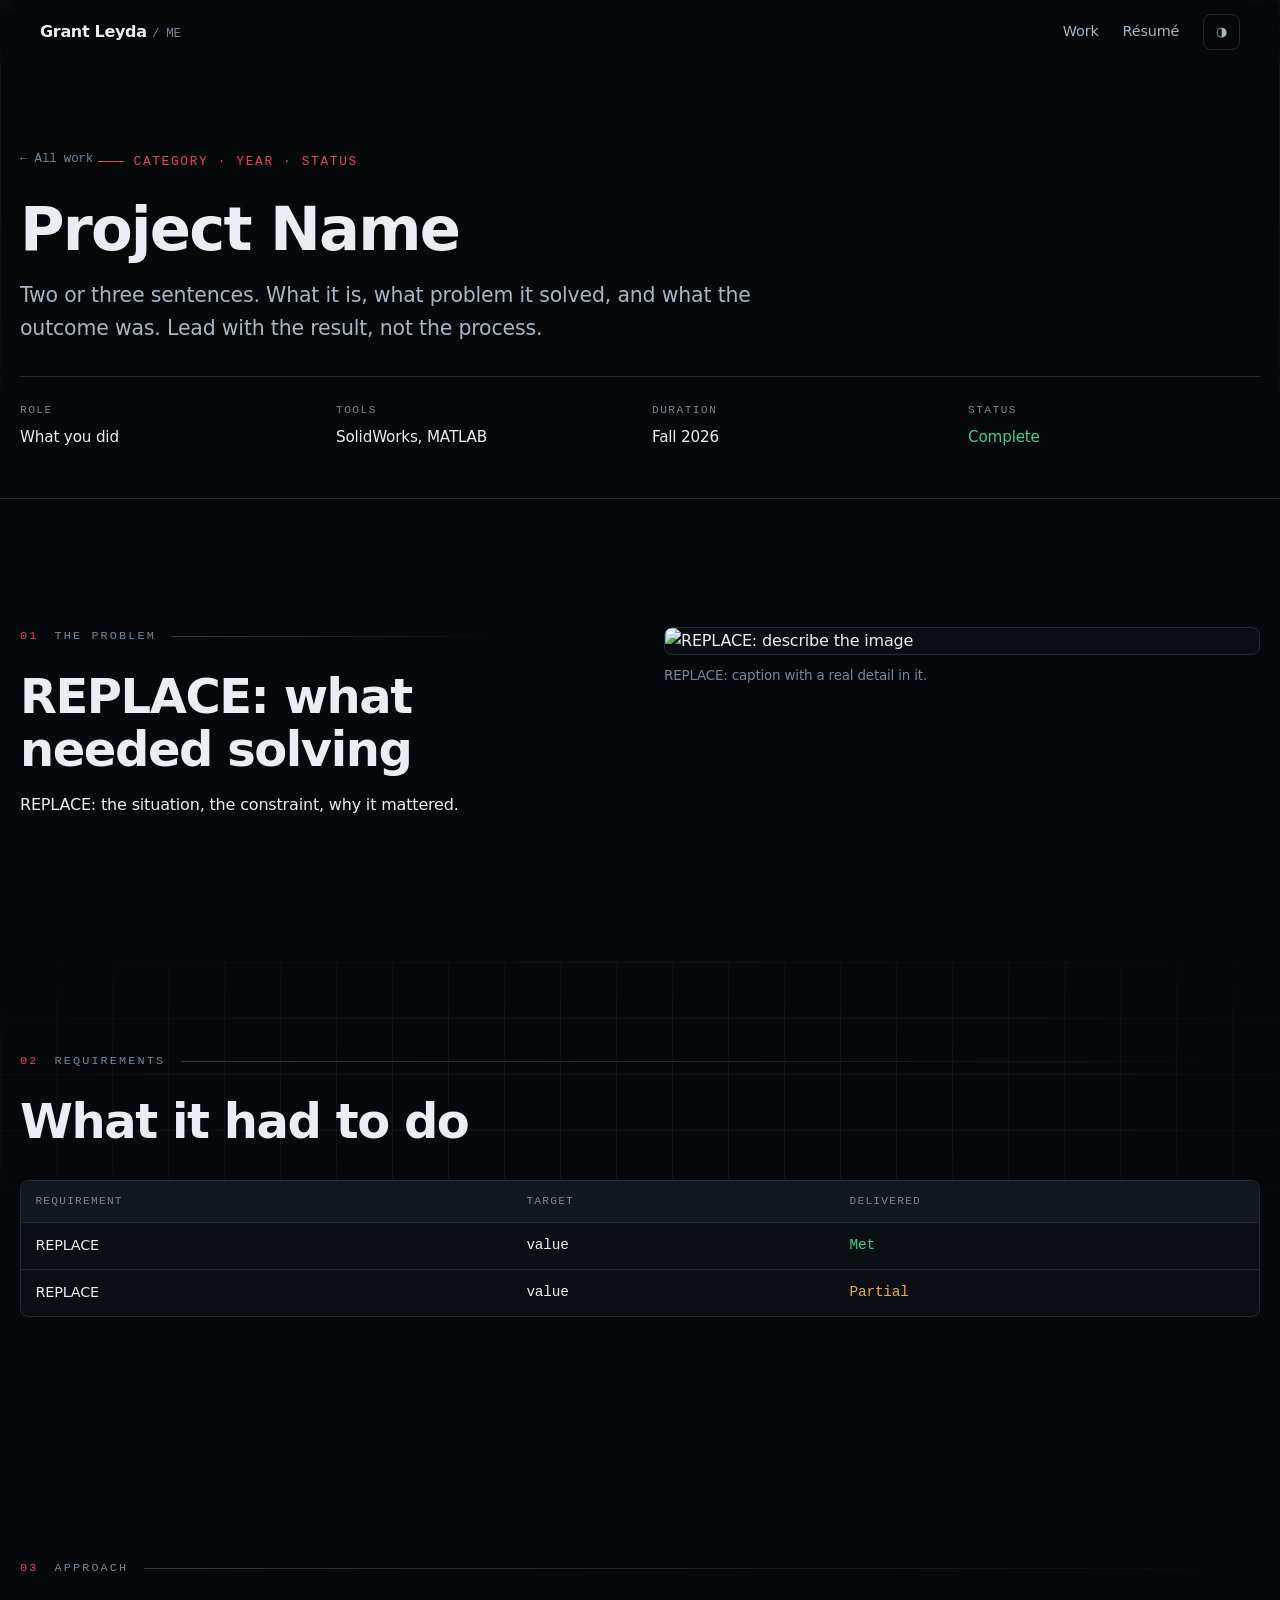
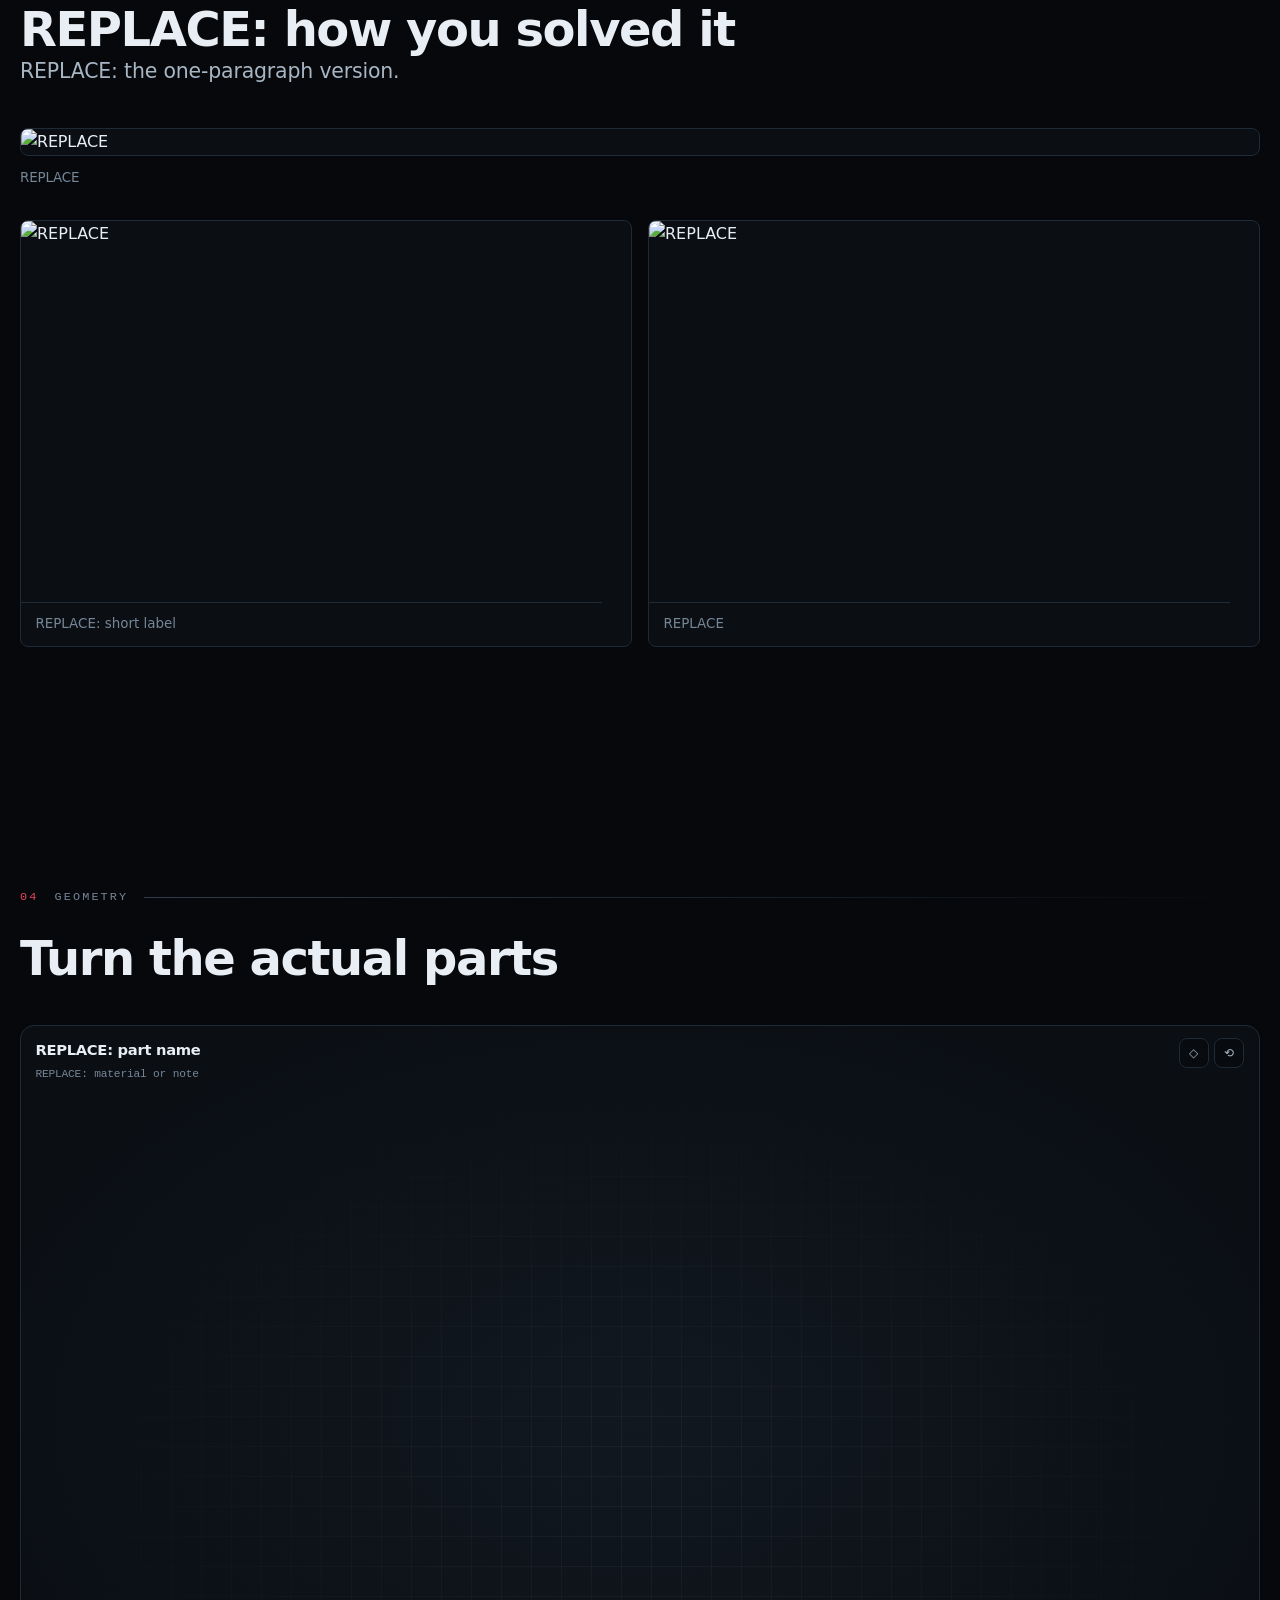
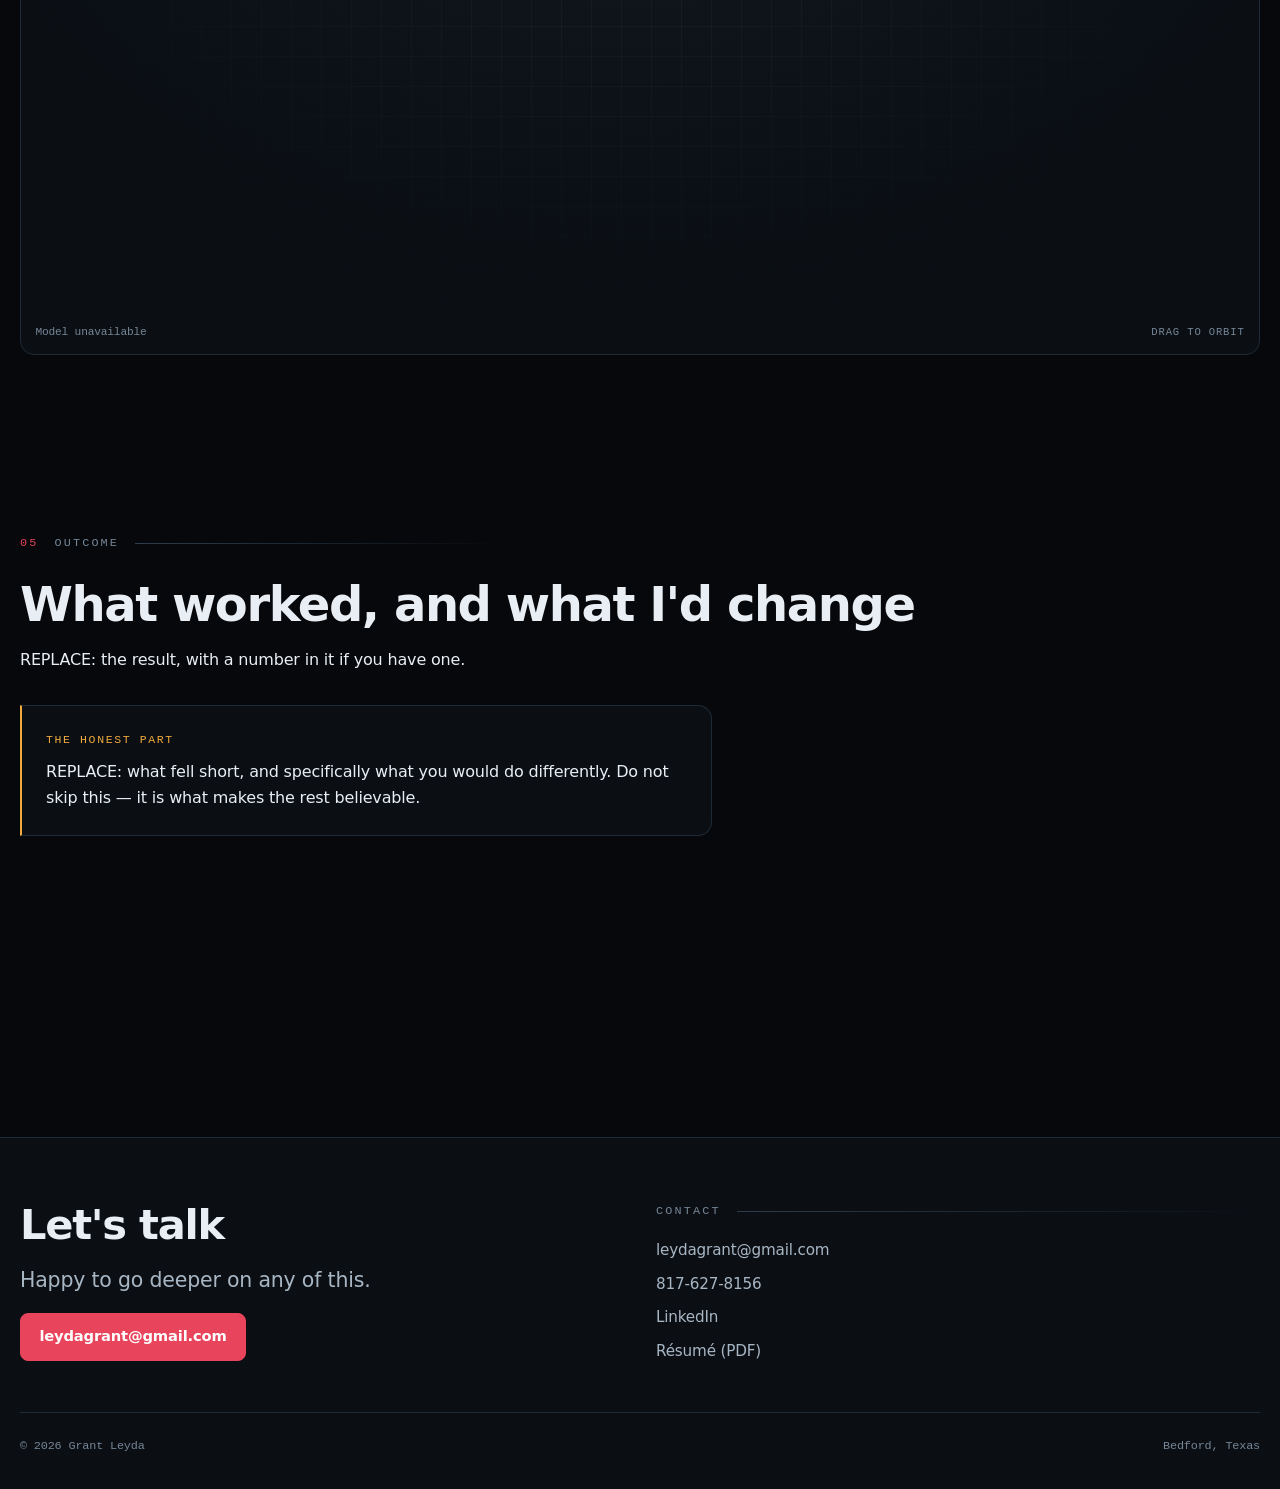
==== commit c123b323: "Fix soft gallery thumbnails, a sideways photo, and a wrong FEA image Three bugs reported by Grant, p" ====
--- a/projects/_TEMPLATE.html
+++ b/projects/_TEMPLATE.html
@@ -127,16 +127,21 @@
     </figure>
 
     <!-- Gallery items open in the lightbox automatically. Each needs data-full
-         (the large image) and ideally data-caption. -->
+         (the large image) and ideally data-caption. The inline <img> should point at the
+         SAME full-size file as data-full, not a small thumbnail — a separate low-res
+         thumb here is what made the first version of this site look soft until you
+         clicked. Full webp files are already capped at 1600px and only tens of KB, so
+         there's no real cost to using them directly; loading="lazy" keeps off-screen
+         ones from costing anything until scrolled into view. -->
     <div class="gallery" data-reveal>
       <button class="shot" data-full="../assets/img/REPLACE-1.webp"
               data-caption="REPLACE: the caption shown in the lightbox.">
-        <img src="../assets/img/REPLACE-1-thumb.webp" alt="REPLACE">
+        <img src="../assets/img/REPLACE-1.webp" loading="lazy" decoding="async" alt="REPLACE">
         <figcaption>REPLACE: short label</figcaption>
       </button>
       <button class="shot" data-full="../assets/img/REPLACE-2.webp"
               data-caption="REPLACE">
-        <img src="../assets/img/REPLACE-2-thumb.webp" alt="REPLACE">
+        <img src="../assets/img/REPLACE-2.webp" loading="lazy" decoding="async" alt="REPLACE">
         <figcaption>REPLACE</figcaption>
       </button>
     </div>
--- a/css/site.css
+++ b/css/site.css
@@ -22,19 +22,29 @@
      --bg, so it clears WCAG AA with room to spare. Don't darken it. */
   --ink-3:         #758697;
 
-  --accent:        #35d6f2;
-  --accent-2:      #0ea5c4;
-  --accent-ink:    #04212a;
-  --accent-glow:   rgba(53, 214, 242, .18);
-  --accent-line:   rgba(53, 214, 242, .32);
-
-  /* Reserved exclusively for stress / factor-of-safety warnings. */
-  --signal:        #ff9f45;
-  --signal-2:      #ff7a1a;
-  --signal-glow:   rgba(255, 159, 69, .16);
-
-  --grid:          rgba(120, 160, 190, .07);
-  --grid-strong:   rgba(120, 160, 190, .13);
+  /* Arkansas cardinal, carried over from Grant's printed portfolio. Brand only —
+     never used to mean "pass", which is what --ok is for. */
+  --accent:        #e8455c;
+  --accent-2:      #c8102e;
+  --accent-ink:    #ffffff;
+  --accent-glow:   rgba(232, 69, 92, .18);
+  --accent-line:   rgba(232, 69, 92, .34);
+
+  /* Semantic pair, deliberately independent of the brand colour. A red accent must not
+     double as the "safe" state on a factor-of-safety gauge. */
+  --ok:            #3ecf8e;
+  --ok-glow:       rgba(62, 207, 142, .16);
+  --warn:          #f0a93c;
+  --warn-glow:     rgba(240, 169, 60, .16);
+
+  /* Kept as aliases so the stress callouts read the same as the gauge. */
+  --signal:        var(--warn);
+  --signal-2:      #e08d15;
+  --signal-glow:   var(--warn-glow);
+
+  --grid:          rgba(150, 170, 195, .07);
+  --grid-strong:   rgba(150, 170, 195, .13);
+  --blueprint:     rgba(186, 205, 224, .16);
 
   --font: -apple-system, BlinkMacSystemFont, "Segoe UI", system-ui, "Helvetica Neue", Arial, sans-serif;
   --mono: ui-monospace, "SF Mono", "Cascadia Mono", "Roboto Mono", Menlo, Consolas, monospace;
@@ -72,18 +82,25 @@
   /* Measured 4.8:1 on the light --bg. The obvious #6f8296 lands at 3.65 and fails AA. */
   --ink-3:         #5d6e7e;
 
-  --accent:        #0284a8;
-  --accent-2:      #026e8c;
+  /* The deeper cardinal reads better against a light ground. */
+  --accent:        #9d2235;
+  --accent-2:      #7d1a2a;
   --accent-ink:    #ffffff;
-  --accent-glow:   rgba(2, 132, 168, .12);
-  --accent-line:   rgba(2, 132, 168, .30);
-
-  --signal:        #c2560a;
-  --signal-2:      #a34505;
-  --signal-glow:   rgba(194, 86, 10, .12);
+  --accent-glow:   rgba(157, 34, 53, .12);
+  --accent-line:   rgba(157, 34, 53, .30);
+
+  --ok:            #0f7a52;
+  --ok-glow:       rgba(15, 122, 82, .12);
+  --warn:          #9a5b00;
+  --warn-glow:     rgba(154, 91, 0, .13);
+
+  --signal:        var(--warn);
+  --signal-2:      #7d4900;
+  --signal-glow:   var(--warn-glow);
 
   --grid:          rgba(40, 80, 110, .07);
   --grid-strong:   rgba(40, 80, 110, .14);
+  --blueprint:     rgba(40, 72, 105, .17);
 
   --shadow-1: 0 1px 2px rgba(20,40,60,.08);
   --shadow-2: 0 8px 30px rgba(20,40,60,.10);
@@ -214,6 +231,83 @@
   background-size: 56px 56px;
   mask-image: radial-gradient(ellipse 90% 70% at 50% 30%, #000 30%, transparent 78%);
   pointer-events: none;
+}
+
+/* --------------------------------------------------------------------------
+   4b. Blueprint field
+   A drafting sheet behind the hero: fine grid, a heavier index grid, and the
+   dimension linework drawn in blueprint.svg. Sharp at any size because it is all
+   vector — no upscaled screenshots.
+   -------------------------------------------------------------------------- */
+
+.blueprint {
+  position: absolute;
+  inset: 0;
+  z-index: 0;
+  overflow: hidden;
+  pointer-events: none;
+}
+
+/* Two superimposed grids: 28px fine, 140px index — the way drafting paper reads. */
+.blueprint::before {
+  content: "";
+  position: absolute;
+  inset: -10%;
+  background-image:
+    linear-gradient(var(--grid) 1px, transparent 1px),
+    linear-gradient(90deg, var(--grid) 1px, transparent 1px),
+    linear-gradient(var(--grid-strong) 1px, transparent 1px),
+    linear-gradient(90deg, var(--grid-strong) 1px, transparent 1px);
+  background-size: 28px 28px, 28px 28px, 140px 140px, 140px 140px;
+  mask-image: radial-gradient(ellipse 95% 85% at 62% 40%, #000 20%, transparent 75%);
+}
+
+/* A cardinal wash bleeding in from the right, echoing the printed portfolio. */
+.blueprint::after {
+  content: "";
+  position: absolute;
+  inset: 0;
+  background:
+    radial-gradient(ellipse 52% 62% at 88% 32%, var(--accent-glow), transparent 68%),
+    linear-gradient(to bottom, transparent 62%, var(--bg) 98%);
+}
+
+.blueprint__draw {
+  position: absolute;
+  top: 50%;
+  right: -6%;
+  translate: 0 -50%;
+  width: min(78vw, 1000px);
+  color: var(--blueprint);
+  opacity: .9;
+}
+@media (max-width: 900px) {
+  .blueprint__draw { right: -30%; width: 140vw; opacity: .5; }
+}
+
+.blueprint__draw [data-bp-stroke] {
+  fill: none;
+  stroke: currentColor;
+  stroke-width: 1;
+  vector-effect: non-scaling-stroke;
+}
+.blueprint__draw [data-bp-accent] { color: var(--accent); opacity: .5; }
+.blueprint__draw text {
+  fill: currentColor;
+  font-family: var(--mono);
+  font-size: 13px;
+  letter-spacing: .06em;
+}
+
+/* The linework draws itself once on load. */
+@media (prefers-reduced-motion: no-preference) {
+  .blueprint__draw [data-bp-stroke] {
+    stroke-dasharray: 2400;
+    stroke-dashoffset: 2400;
+    animation: bp-draw 2.6s var(--ease-out) forwards;
+    animation-delay: calc(var(--i, 0) * 90ms);
+  }
+  @keyframes bp-draw { to { stroke-dashoffset: 0; } }
 }
 
 /* --------------------------------------------------------------------------
@@ -699,8 +793,8 @@
 tbody tr:last-child td { border-bottom: 0; }
 tbody tr:hover { background: var(--bg-2); }
 td.num, th.num { text-align: right; }
-.ok   { color: var(--accent); }
-.warn { color: var(--signal); }
+.ok   { color: var(--ok); }
+.warn { color: var(--warn); }
 
 /* --------------------------------------------------------------------------
    13. Figures, gallery, lightbox
@@ -1012,10 +1106,10 @@
   font-family: var(--mono); font-variant-numeric: tabular-nums;
   font-size: 2.2rem; font-weight: 650; line-height: 1;
   letter-spacing: -.04em;
-  color: var(--accent);
+  color: var(--ok);
   transition: color .35s var(--ease);
 }
-.gauge[data-state="warn"] .gauge__num { color: var(--signal); }
+.gauge[data-state="warn"] .gauge__num { color: var(--warn); }
 .gauge__cap {
   font-family: var(--mono); font-size: .64rem; letter-spacing: .16em;
   text-transform: uppercase; color: var(--ink-3); margin-top: .3rem;
@@ -1041,9 +1135,9 @@
   margin-top: .7rem;
 }
 .chart__legend span { display: inline-flex; align-items: center; gap: .4rem; }
-.swatch { width: 14px; height: 2px; background: var(--accent); }
+.swatch { width: 14px; height: 2px; background: var(--ok); }
 .swatch--dot { width: 8px; height: 8px; border-radius: 50%; background: var(--ink); }
-.swatch--band { width: 14px; height: 8px; background: var(--signal-glow); border: 1px solid var(--signal); }
+.swatch--band { width: 14px; height: 8px; background: var(--warn-glow); border: 1px solid var(--warn); }
 
 /* --------------------------------------------------------------------------
    17. Timeline
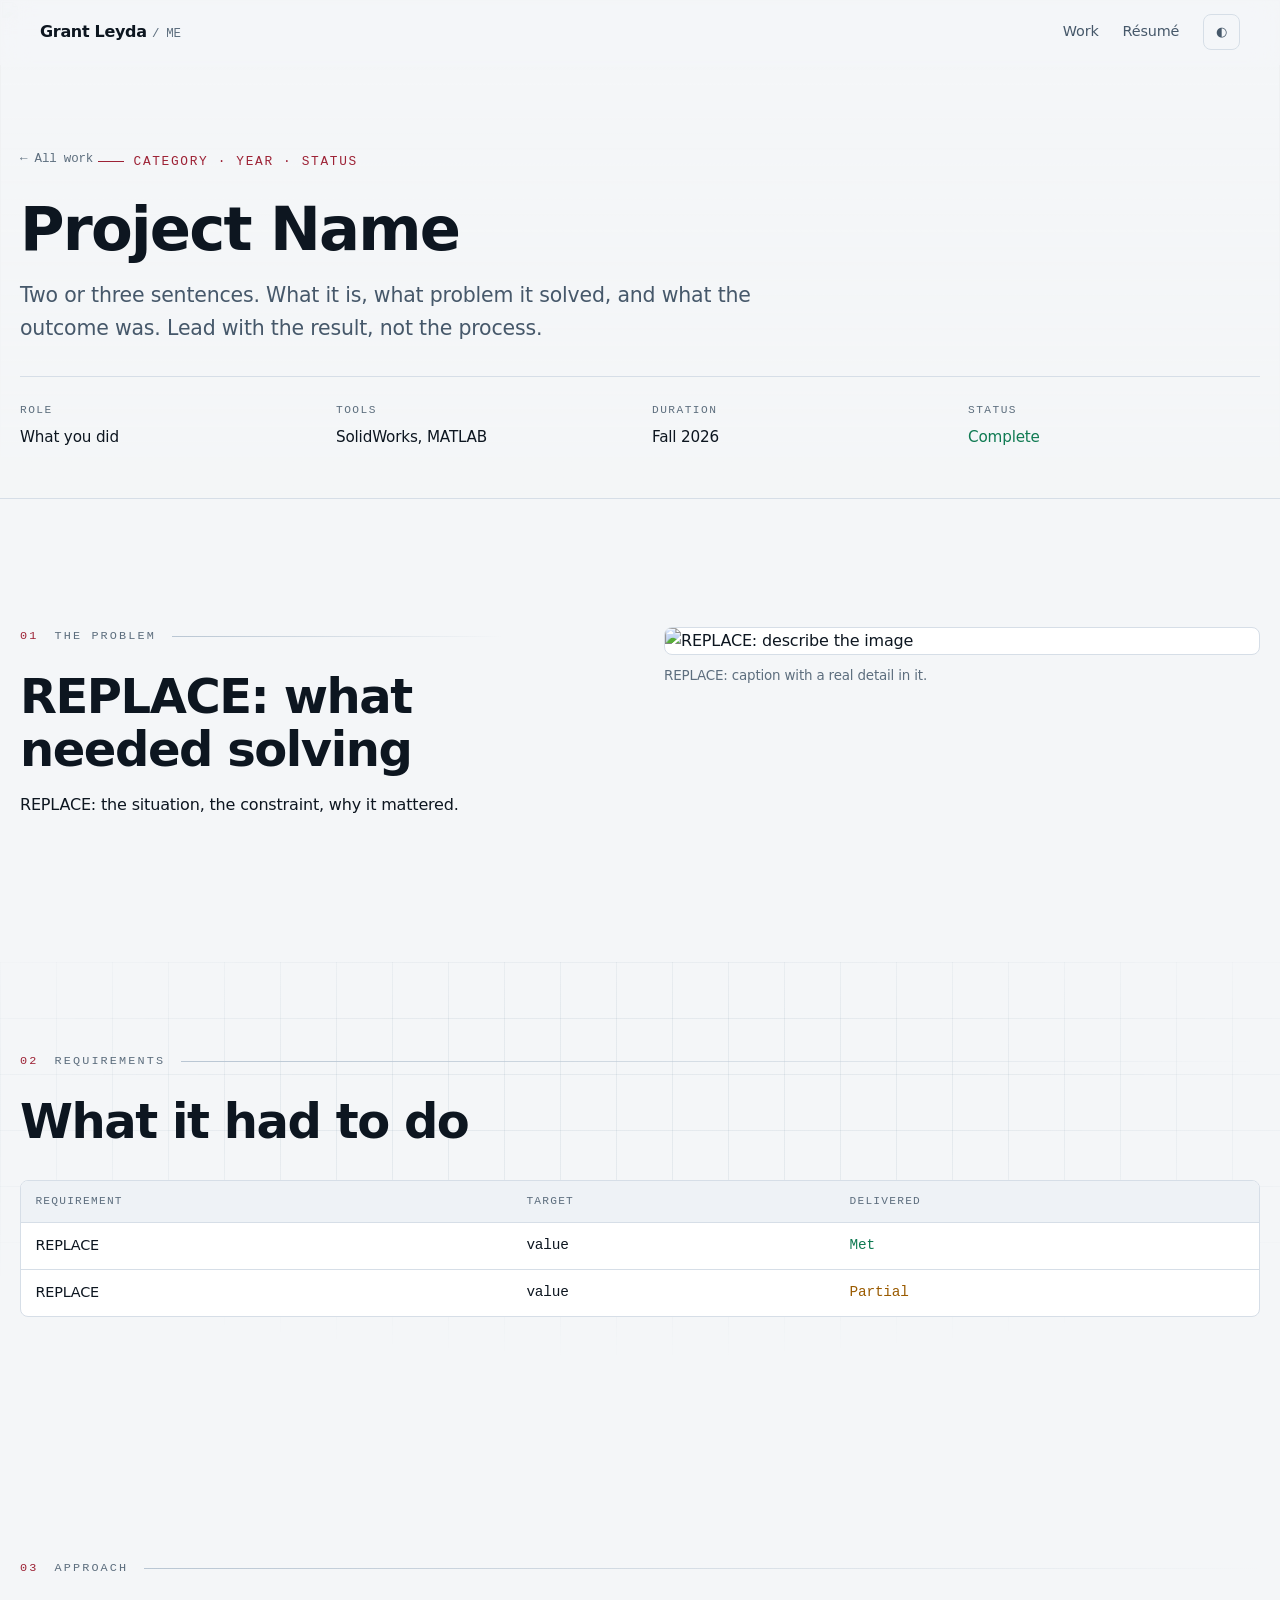
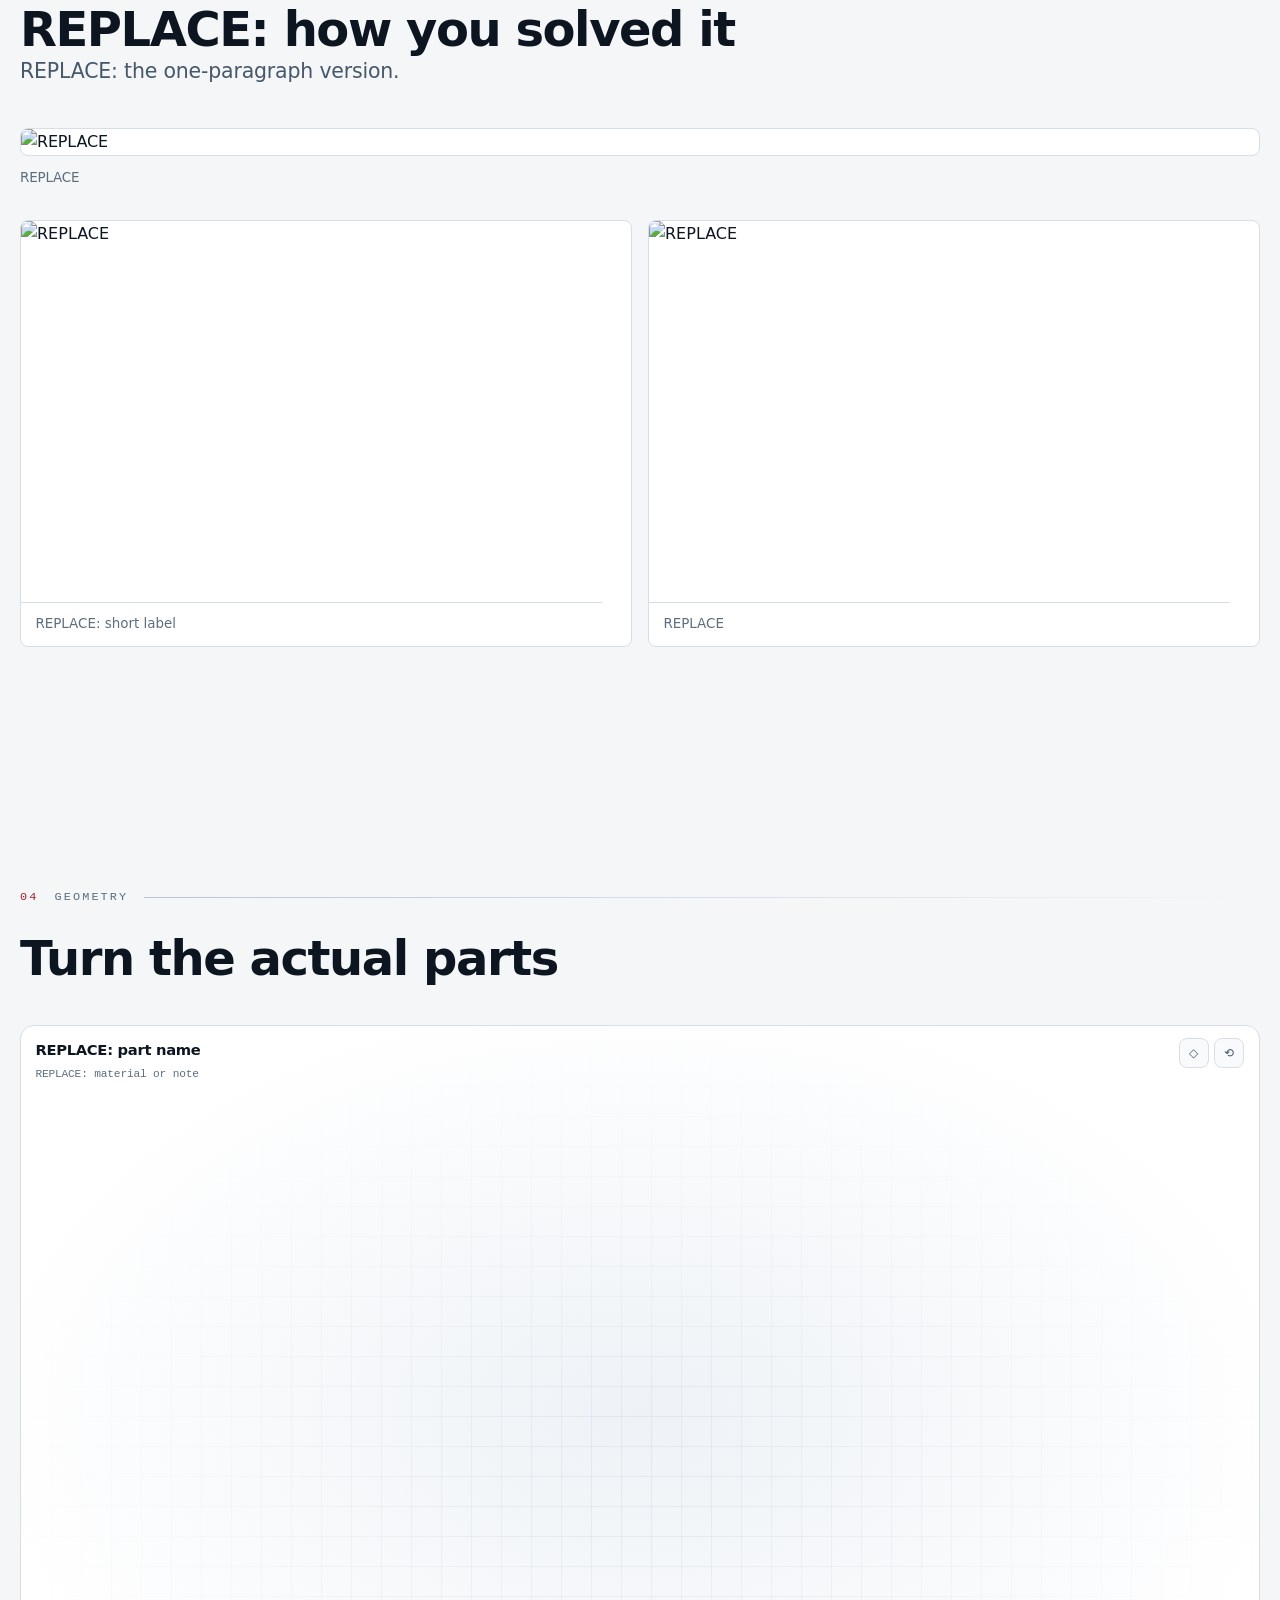
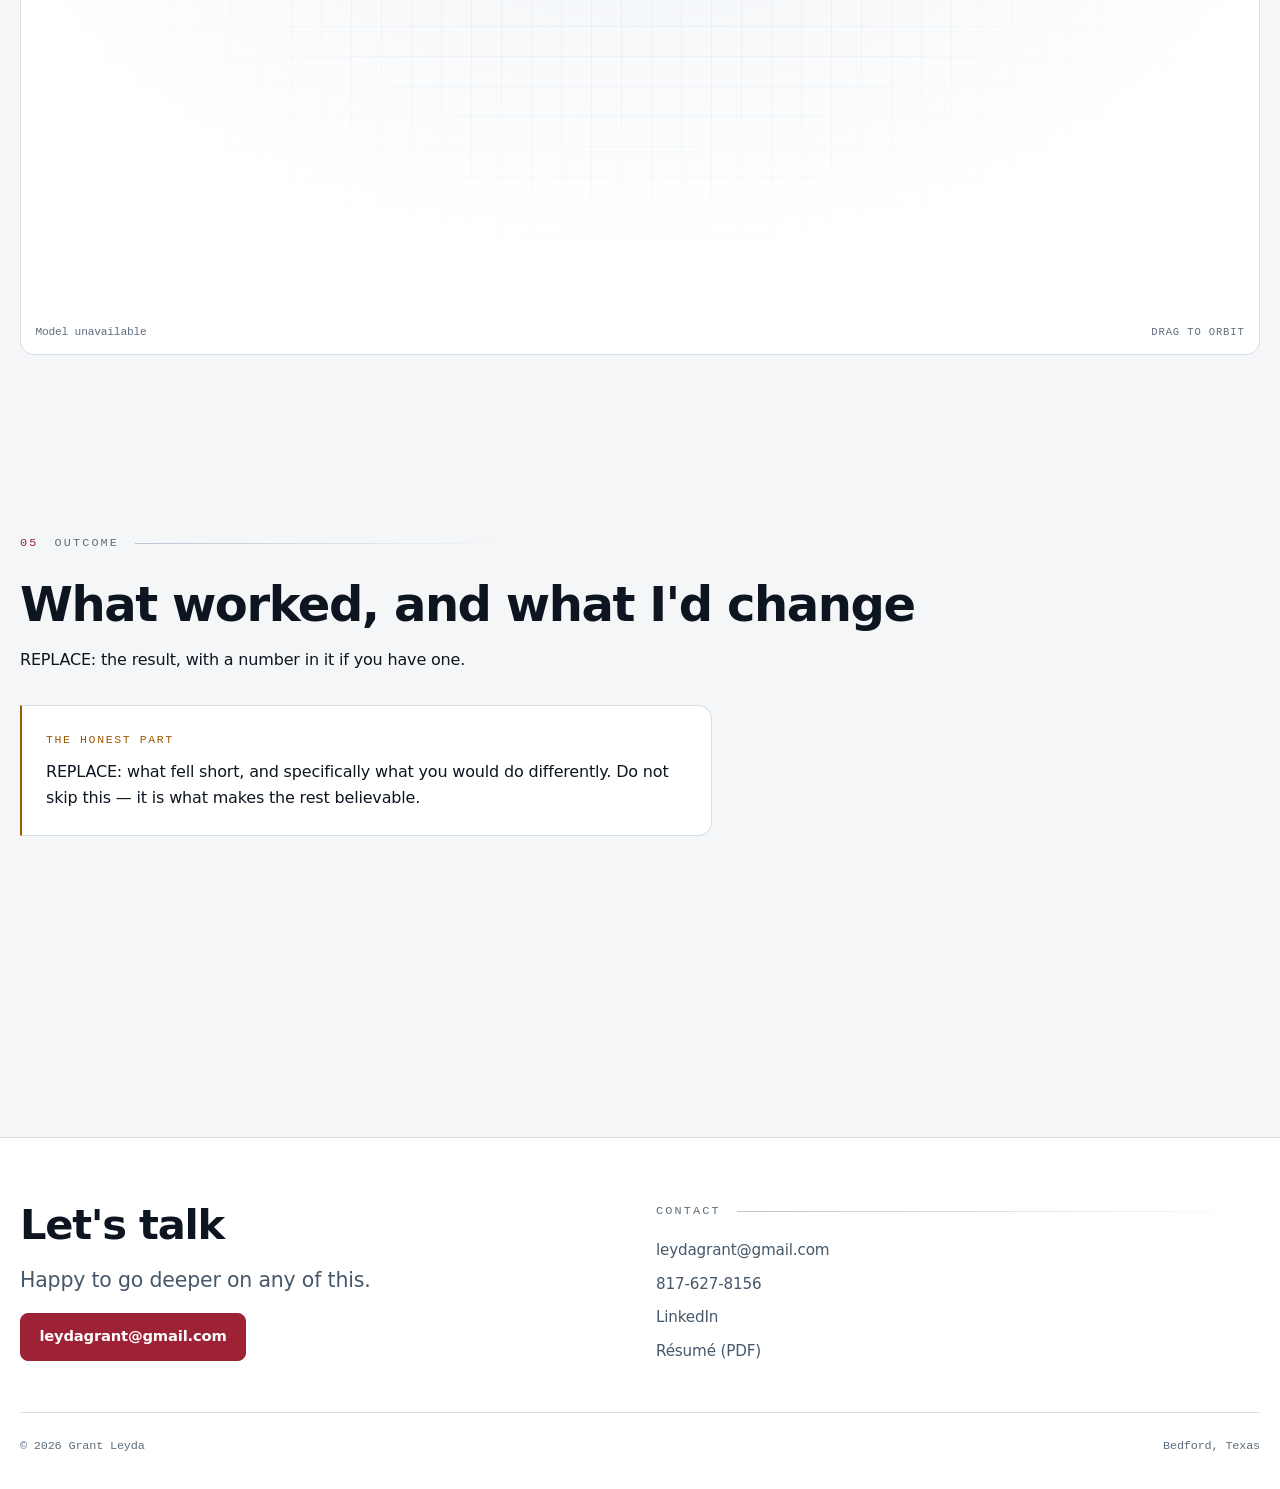
==== commit bd8bc8a0: "Add sponsor logo to the background section, and default the site to light Sponsor logo: - Adds the c" ====
--- a/projects/_TEMPLATE.html
+++ b/projects/_TEMPLATE.html
@@ -10,17 +10,17 @@
   ADDING_A_PROJECT.md for the whole loop.
   ===========================================================================
 -->
-<html lang="en" data-theme="dark">
+<html lang="en" data-theme="light">
 <head>
 <meta charset="utf-8">
 <meta name="viewport" content="width=device-width, initial-scale=1">
 
 <!-- REPLACE: title and description -->
-<title>Project Name — Grant Leyda</title>
+<title>Project Name | Grant Leyda</title>
 <meta name="description" content="One sentence describing the project.">
 
 <meta property="og:type" content="article">
-<meta property="og:title" content="Project Name — Grant Leyda">
+<meta property="og:title" content="Project Name | Grant Leyda">
 <meta property="og:description" content="One sentence describing the project.">
 
 <link rel="icon" href="data:image/svg+xml,<svg xmlns='http://www.w3.org/2000/svg' viewBox='0 0 100 100'><rect width='100' height='100' rx='18' fill='%2306080b'/><text y='72' x='50' text-anchor='middle' font-size='62' font-family='monospace' fill='%2335d6f2'>G</text></svg>">
@@ -41,7 +41,7 @@
   <div class="nav__links">
     <a href="../index.html#work">Work</a>
     <a href="../assets/Grant_Leyda_Resume_2026.pdf">Résumé</a>
-    <button class="icon-btn" data-theme-toggle aria-label="Switch theme">◑</button>
+    <button class="icon-btn" data-theme-toggle aria-label="Switch to dark theme">◐</button>
   </div>
 </nav>
 
--- a/css/site.css
+++ b/css/site.css
@@ -8,7 +8,10 @@
    -------------------------------------------------------------------------- */
 
 :root {
-  /* Dark is the default. The light theme overrides these below. */
+  /* This bare :root block is the DARK palette, but the pages ship with
+     data-theme="light" on <html>, so light is what a first-time visitor sees. The light
+     values live in the :root[data-theme="light"] block below and override these.
+     Changing the site default is therefore a markup change, not a change here. */
   --bg:            #06080b;
   --bg-1:          #0b0f14;
   --bg-2:          #111820;
@@ -456,7 +459,10 @@
     linear-gradient(to bottom, transparent 55%, var(--bg) 97%);
 }
 
-.hero__inner { position: relative; z-index: 1; width: 100%; }
+/* No width here: .hero__inner also carries .wrap in the markup, and a same-specificity
+   `width` declared on both classes is decided by source order, not intent — this one used
+   to win and silence .wrap's centering, pinning the whole hero flush to the left edge. */
+.hero__inner { position: relative; z-index: 1; }
 
 .hero__grid {
   display: grid;
@@ -801,7 +807,13 @@
    -------------------------------------------------------------------------- */
 
 figure { margin: var(--s4) 0; }
-figure img { border-radius: var(--r2); border: 1px solid var(--line); background: var(--bg-1); }
+figure img, figure video { border-radius: var(--r2); border: 1px solid var(--line); background: var(--bg-1); }
+figure video { width: 100%; }
+
+/* A portrait clip (phone footage) stretched to the article's full measure would run
+   absurdly tall — cap its width and center it instead of forcing it to fill the column
+   the way a landscape figure does. */
+.figure--portrait { max-width: 420px; margin-inline: auto; }
 figcaption {
   margin-top: .7rem;
   font-size: .84rem;
@@ -813,6 +825,30 @@
 
 .figure--wide { max-width: none; }
 .figure--wide img { width: 100%; }
+
+/* Sponsor logo beside the background copy.
+   The artwork has a white background baked into the file, so on the dark theme it would
+   otherwise read as a bright rectangle floating on the page. Sitting it on a deliberate
+   white card makes that white look intended in both themes, which is also how a partner
+   logo is normally presented. */
+.sponsor-row { display: grid; gap: var(--s4); align-items: center; }
+@media (min-width: 880px) {
+  .sponsor-row { grid-template-columns: minmax(0, 1fr) minmax(220px, 300px); gap: var(--s6); }
+}
+.sponsor__card {
+  background: #fff;
+  border: 1px solid var(--line);
+  border-radius: var(--r2);
+  padding: 1.4rem 1.6rem;
+}
+/* Not a <figure>, so the global `figure img` border/background never applies here. */
+.sponsor__card img { display: block; width: 100%; height: auto; }
+.sponsor__cap {
+  margin-top: .7rem;
+  font-size: .84rem;
+  color: var(--ink-3);
+  line-height: 1.5;
+}
 
 .gallery {
   display: grid;
